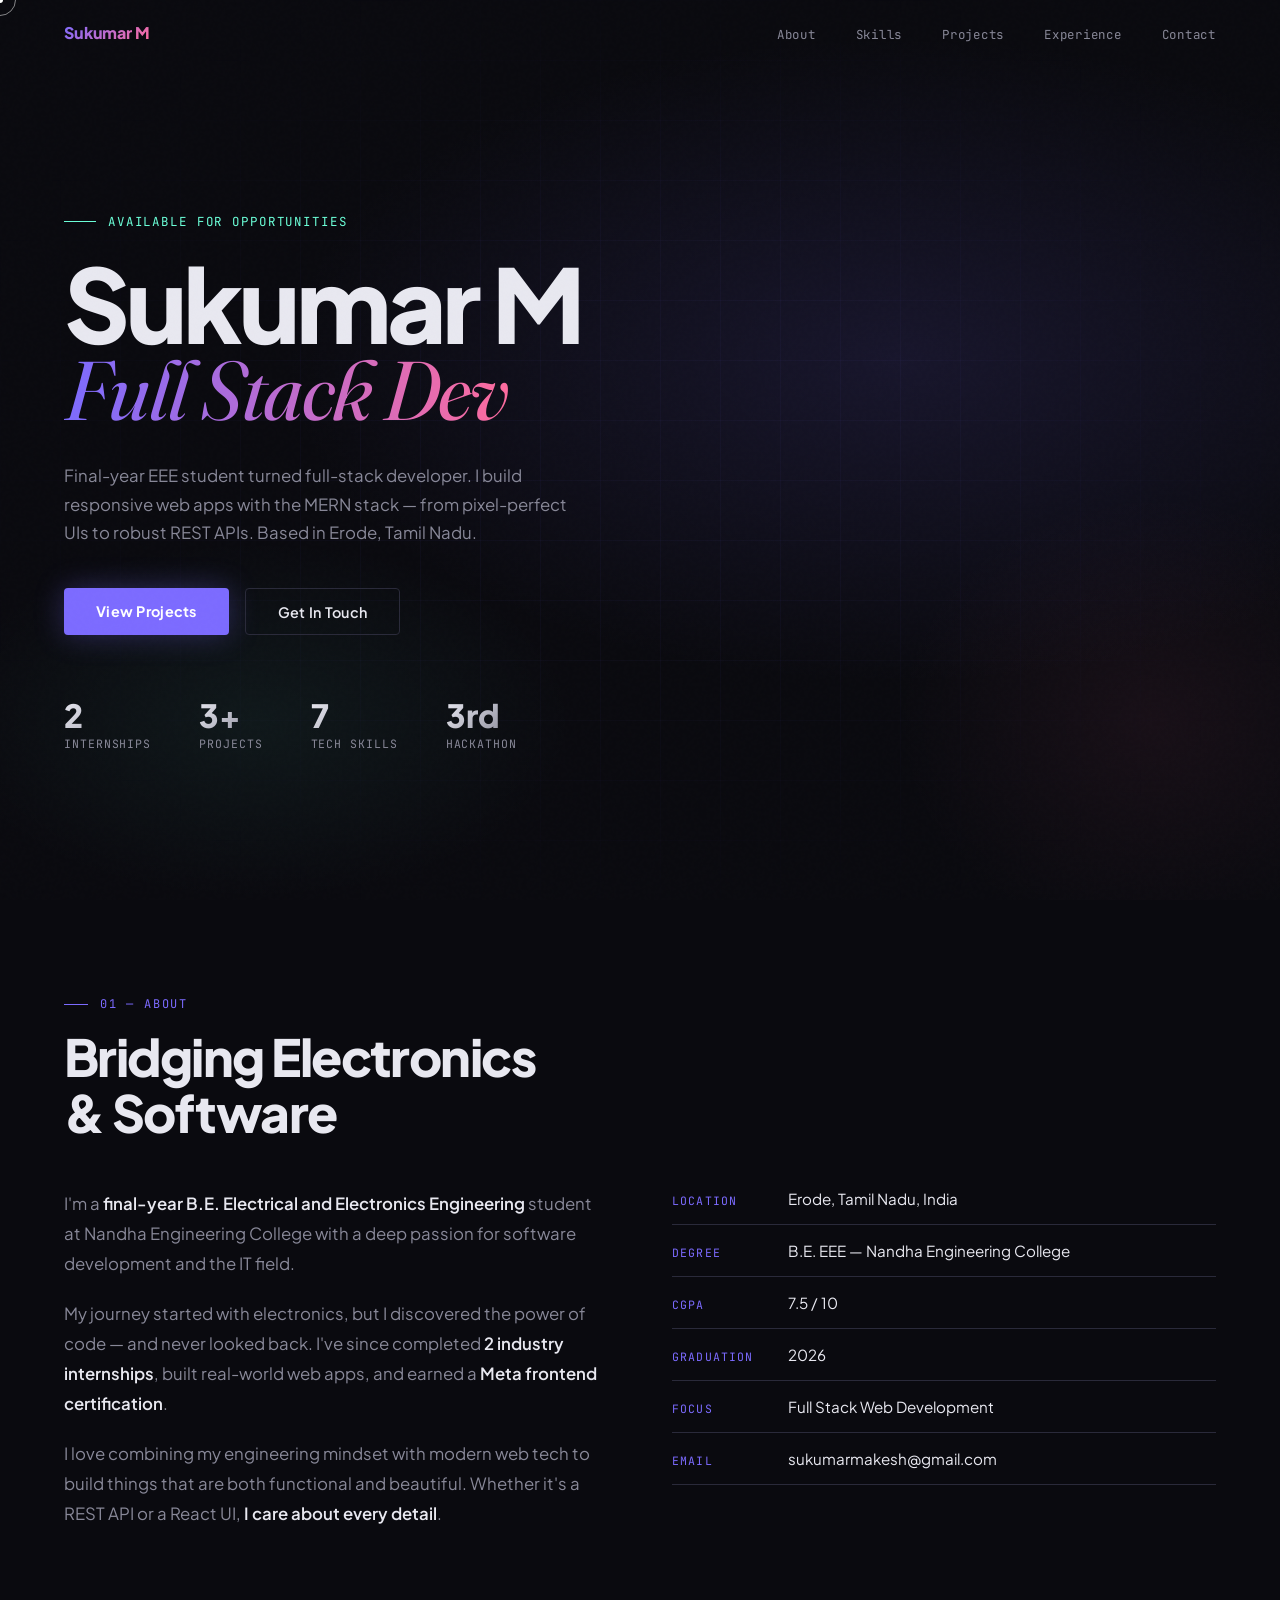
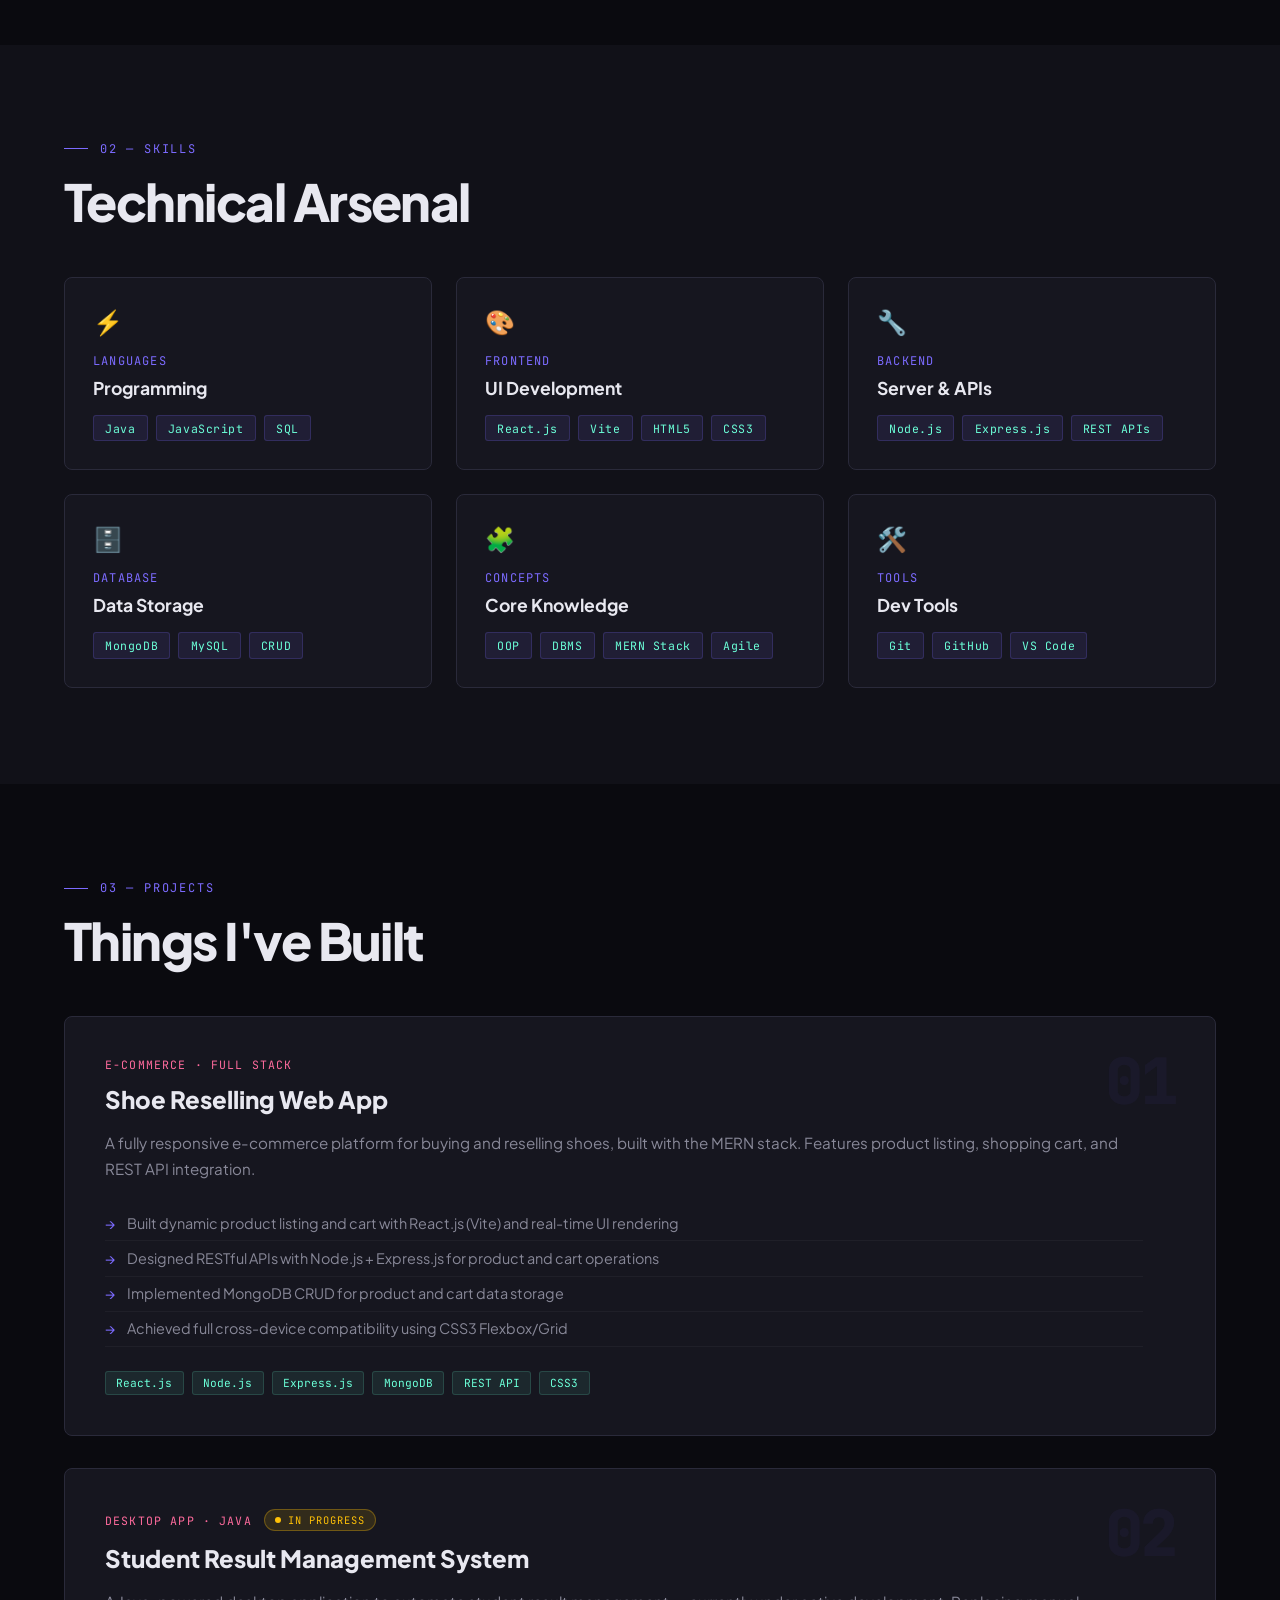
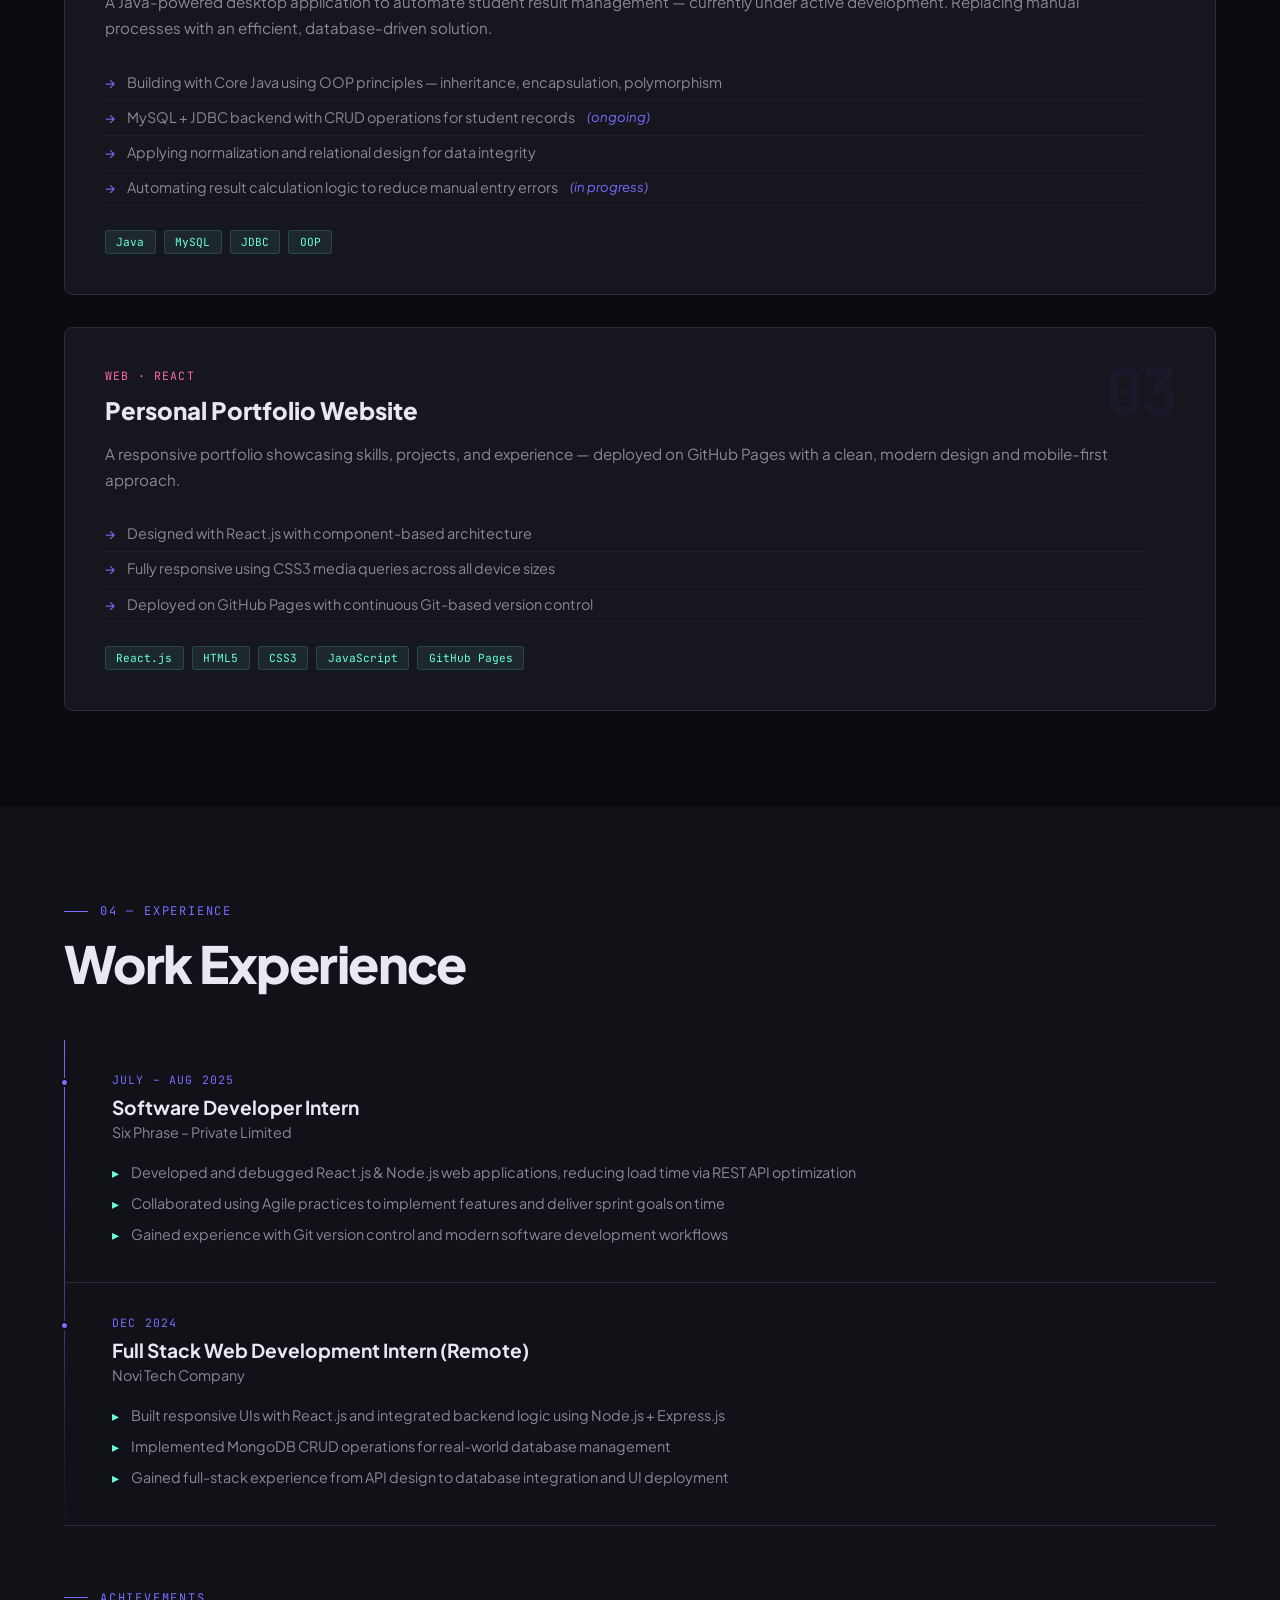
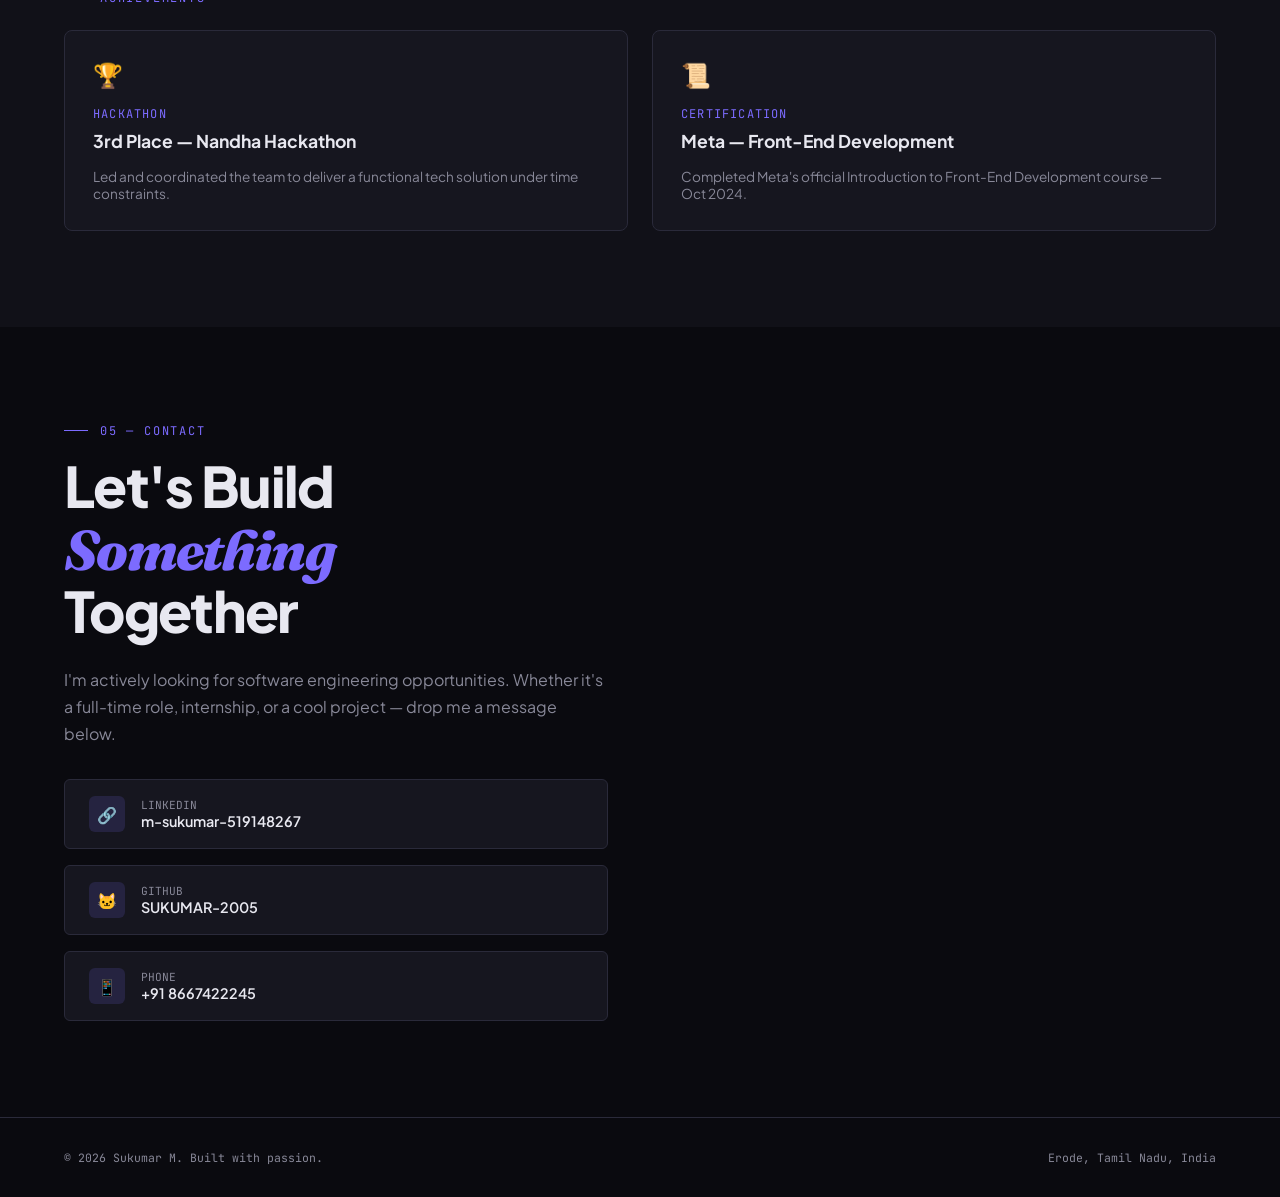
==== index.html @ 35ba9d52 "Initial commit" ====
<!DOCTYPE html>
<html lang="en">
<head>
  <meta charset="UTF-8" />
  <meta name="viewport" content="width=device-width, initial-scale=1.0"/>
  <title>Sukumar M — Full Stack Developer</title>
  <link href="https://fonts.googleapis.com/css2?family=Plus+Jakarta+Sans:ital,wght@0,400;0,500;0,600;0,700;0,800;1,400&family=JetBrains+Mono:wght@300;400;500&family=Fraunces:ital,opsz,wght@0,9..144,600;0,9..144,700;1,9..144,300;1,9..144,500&display=swap" rel="stylesheet"/>
  <style>
    *, *::before, *::after { box-sizing: border-box; margin: 0; padding: 0; }

    :root {
      --bg: #0a0a0f;
      --surface: #111118;
      --card: #16161f;
      --border: #2a2a3a;
      --accent: #7c6bff;
      --accent2: #ff6b9d;
      --accent3: #6bffd8;
      --text: #e8e8f0;
      --muted: #888898;
      --font-display: 'Plus Jakarta Sans', sans-serif;
      --font-mono: 'JetBrains Mono', monospace;
      --font-serif: 'Fraunces', serif;
    }

    html { scroll-behavior: smooth; }

    body {
      background: var(--bg);
      color: var(--text);
      font-family: var(--font-display);
      overflow-x: hidden;
      cursor: none;
    }

    /* Professional cursor */
    body { cursor: none; }
    .cursor-dot {
      width: 6px; height: 6px;
      background: #fff;
      border-radius: 50%;
      position: fixed; top: 0; left: 0;
      pointer-events: none; z-index: 9999;
      transform: translate(-50%, -50%);
      transition: opacity 0.2s;
    }
    .cursor-outline {
      width: 32px; height: 32px;
      border: 1.5px solid rgba(255,255,255,0.5);
      border-radius: 50%;
      position: fixed; top: 0; left: 0;
      pointer-events: none; z-index: 9998;
      transform: translate(-50%, -50%);
      transition: width 0.25s ease, height 0.25s ease, border-color 0.25s ease, background 0.25s ease;
    }
    .cursor-outline.hovering {
      width: 48px; height: 48px;
      border-color: var(--accent);
      background: rgba(124,107,255,0.08);
    }
    .cursor-outline.clicking {
      width: 24px; height: 24px;
      background: rgba(124,107,255,0.2);
    }

    /* Noise overlay */
    body::before {
      content: '';
      position: fixed; inset: 0;
      background-image: url("data:image/svg+xml,%3Csvg viewBox='0 0 256 256' xmlns='http://www.w3.org/2000/svg'%3E%3Cfilter id='noise'%3E%3CfeTurbulence type='fractalNoise' baseFrequency='0.9' numOctaves='4' stitchTiles='stitch'/%3E%3C/filter%3E%3Crect width='100%25' height='100%25' filter='url(%23noise)' opacity='0.03'/%3E%3C/svg%3E");
      pointer-events: none; z-index: 1000; opacity: 0.4;
    }

    /* NAV */
    nav {
      position: fixed; top: 0; left: 0; right: 0; z-index: 100;
      padding: 1.4rem 4rem;
      display: flex; justify-content: space-between; align-items: center;
      transition: background 0.3s, padding 0.3s, box-shadow 0.3s;
    }
    nav.scrolled {
      background: rgba(10,10,15,0.96);
      backdrop-filter: blur(16px);
      -webkit-backdrop-filter: blur(16px);
      padding: 0.9rem 4rem;
      box-shadow: 0 1px 0 var(--border);
    }
    .nav-logo {
      font-size: 1rem; font-weight: 800; letter-spacing: -0.01em;
      background: linear-gradient(135deg, var(--accent), var(--accent2));
      -webkit-background-clip: text; -webkit-text-fill-color: transparent;
      white-space: nowrap;
    }
    .nav-links { display: flex; gap: 2.5rem; list-style: none; }
    .nav-links a {
      font-family: var(--font-mono); font-size: 0.78rem; color: var(--muted);
      text-decoration: none; letter-spacing: 0.06em;
      transition: color 0.2s; position: relative; padding-bottom: 2px;
    }
    .nav-links a::after {
      content: ''; position: absolute; bottom: -4px; left: 50%; right: 50%;
      height: 2px; background: var(--accent); border-radius: 2px;
      transition: left 0.25s ease, right 0.25s ease;
    }
    .nav-links a:hover, .nav-links a.active { color: var(--text); }
    .nav-links a:hover::after, .nav-links a.active::after { left: 0; right: 0; }

    /* HERO */
    .hero {
      min-height: 100vh;
      display: flex; flex-direction: column; justify-content: center;
      padding: 8rem 4rem 4rem;
      position: relative; overflow: hidden;
    }
    .hero-bg {
      position: absolute; inset: 0; z-index: 0;
      background:
        radial-gradient(ellipse 80% 60% at 70% 40%, rgba(124,107,255,0.12) 0%, transparent 60%),
        radial-gradient(ellipse 50% 40% at 20% 80%, rgba(107,255,216,0.06) 0%, transparent 50%),
        radial-gradient(ellipse 40% 50% at 90% 80%, rgba(255,107,157,0.06) 0%, transparent 50%);
    }
    .hero-grid {
      position: absolute; inset: 0;
      background-image: linear-gradient(rgba(124,107,255,0.04) 1px, transparent 1px),
                        linear-gradient(90deg, rgba(124,107,255,0.04) 1px, transparent 1px);
      background-size: 60px 60px;
      mask-image: radial-gradient(ellipse at center, black 30%, transparent 80%);
    }
    .hero-content { position: relative; z-index: 1; max-width: 900px; }
    .hero-tag {
      font-family: var(--font-mono); font-size: 0.78rem;
      color: var(--accent3); letter-spacing: 0.15em;
      margin-bottom: 1.5rem;
      display: flex; align-items: center; gap: 0.75rem;
      opacity: 0; animation: fadeUp 0.6s 0.2s forwards;
    }
    .hero-tag::before {
      content: ''; display: block;
      width: 32px; height: 1px; background: var(--accent3);
    }
    h1 {
      font-size: clamp(3.5rem, 8vw, 7rem);
      font-weight: 800; line-height: 0.95;
      letter-spacing: -0.04em; margin-bottom: 0.2em;
      opacity: 0; animation: fadeUp 0.7s 0.35s forwards;
    }
    .h1-name { display: block; }
    .h1-role {
      display: block;
      font-family: var(--font-serif); font-style: italic;
      font-weight: 400; font-size: clamp(3rem, 6.5vw, 6rem);
      background: linear-gradient(90deg, var(--accent), var(--accent2) 50%, var(--accent3));
      -webkit-background-clip: text; -webkit-text-fill-color: transparent;
      letter-spacing: -0.02em;
    }
    .hero-desc {
      max-width: 520px; margin-top: 2rem;
      font-size: 1.05rem; line-height: 1.7;
      color: var(--muted); font-weight: 400;
      opacity: 0; animation: fadeUp 0.7s 0.5s forwards;
    }
    .hero-ctas {
      display: flex; gap: 1rem; margin-top: 2.5rem; flex-wrap: wrap;
      opacity: 0; animation: fadeUp 0.7s 0.65s forwards;
    }
    .btn-primary {
      padding: 0.85rem 2rem; background: var(--accent);
      color: #fff; border: none; border-radius: 4px;
      font-family: var(--font-display); font-size: 0.9rem; font-weight: 700;
      cursor: none; text-decoration: none; letter-spacing: 0.02em;
      transition: transform 0.2s, box-shadow 0.2s;
      box-shadow: 0 0 30px rgba(124,107,255,0.3);
    }
    .btn-primary:hover { transform: translateY(-2px); box-shadow: 0 0 50px rgba(124,107,255,0.5); }
    .btn-outline {
      padding: 0.85rem 2rem; background: transparent;
      color: var(--text); border: 1px solid var(--border);
      border-radius: 4px; font-family: var(--font-display);
      font-size: 0.9rem; font-weight: 600; cursor: none;
      text-decoration: none; letter-spacing: 0.02em;
      transition: border-color 0.2s, color 0.2s;
    }
    .btn-outline:hover { border-color: var(--accent); color: var(--accent); }

    .hero-stats {
      display: flex; gap: 3rem; margin-top: 4rem;
      opacity: 0; animation: fadeUp 0.7s 0.8s forwards;
    }
    .stat-num {
      font-size: 2rem; font-weight: 800; line-height: 1;
      background: linear-gradient(135deg, var(--text), var(--muted));
      -webkit-background-clip: text; -webkit-text-fill-color: transparent;
    }
    .stat-label {
      font-family: var(--font-mono); font-size: 0.72rem;
      color: var(--muted); letter-spacing: 0.08em; margin-top: 0.3rem;
    }

    /* SECTIONS */
    section { padding: 6rem 4rem; position: relative; }
    .section-tag {
      font-family: var(--font-mono); font-size: 0.75rem;
      color: var(--accent); letter-spacing: 0.15em;
      margin-bottom: 1rem; display: flex; align-items: center; gap: 0.75rem;
    }
    .section-tag::before {
      content: ''; width: 24px; height: 1px; background: var(--accent);
    }
    .section-title {
      font-size: clamp(2rem, 4vw, 3.2rem);
      font-weight: 800; letter-spacing: -0.03em;
      line-height: 1.1; margin-bottom: 3rem;
    }

    /* ABOUT */
    .about-grid {
      display: grid; grid-template-columns: 1fr 1fr; gap: 4rem; align-items: start;
    }
    .about-text p {
      font-size: 1.05rem; line-height: 1.8; color: var(--muted);
      margin-bottom: 1.2rem;
    }
    .about-text p span { color: var(--text); font-weight: 600; }
    .about-details { display: flex; flex-direction: column; gap: 1rem; }
    .detail-row {
      display: flex; gap: 1rem; align-items: baseline;
      padding-bottom: 1rem; border-bottom: 1px solid var(--border);
    }
    .detail-key {
      font-family: var(--font-mono); font-size: 0.72rem;
      color: var(--accent); letter-spacing: 0.1em; min-width: 100px;
    }
    .detail-val { font-size: 0.95rem; color: var(--text); }

    /* SKILLS */
    .skills-grid {
      display: grid; grid-template-columns: repeat(auto-fit, minmax(280px, 1fr)); gap: 1.5rem;
    }
    .skill-card {
      background: var(--card); border: 1px solid var(--border);
      border-radius: 8px; padding: 1.75rem;
      transition: border-color 0.2s, transform 0.2s;
      position: relative; overflow: hidden;
    }
    .skill-card::before {
      content: ''; position: absolute; top: 0; left: 0; right: 0; height: 2px;
      background: linear-gradient(90deg, var(--accent), var(--accent2));
      transform: scaleX(0); transform-origin: left;
      transition: transform 0.3s;
    }
    .skill-card:hover { border-color: var(--accent); transform: translateY(-3px); }
    .skill-card:hover::before { transform: scaleX(1); }
    .skill-icon { font-size: 1.5rem; margin-bottom: 1rem; }
    .skill-cat {
      font-size: 0.75rem; font-family: var(--font-mono);
      color: var(--accent); letter-spacing: 0.1em; margin-bottom: 0.5rem;
    }
    .skill-name { font-size: 1.1rem; font-weight: 700; margin-bottom: 1rem; }
    .skill-tags { display: flex; flex-wrap: wrap; gap: 0.5rem; }
    .tag {
      font-family: var(--font-mono); font-size: 0.72rem;
      padding: 0.3rem 0.7rem; background: rgba(124,107,255,0.1);
      border: 1px solid rgba(124,107,255,0.2); border-radius: 3px;
      color: var(--accent3); letter-spacing: 0.05em;
    }

    /* PROJECTS */
    .projects-list { display: flex; flex-direction: column; gap: 2rem; }
    .project-card {
      background: var(--card); border: 1px solid var(--border);
      border-radius: 8px; padding: 2.5rem;
      display: grid; grid-template-columns: 1fr auto;
      gap: 2rem; align-items: start;
      transition: border-color 0.2s, box-shadow 0.2s;
      position: relative; overflow: hidden;
    }
    .project-card:hover {
      border-color: var(--accent);
      box-shadow: 0 0 40px rgba(124,107,255,0.08);
    }
    .project-num {
      position: absolute; top: 2rem; right: 2.5rem;
      font-family: var(--font-mono); font-size: 4rem; font-weight: 800;
      color: rgba(124,107,255,0.05); line-height: 1; letter-spacing: -0.05em;
      pointer-events: none;
    }
    .project-tag {
      font-family: var(--font-mono); font-size: 0.72rem;
      color: var(--accent2); letter-spacing: 0.1em; margin-bottom: 0.75rem;
    }
    .project-title { font-size: 1.5rem; font-weight: 800; margin-bottom: 1rem; }
    .project-desc { color: var(--muted); line-height: 1.7; margin-bottom: 1.5rem; font-size: 0.95rem; }
    .project-stack { display: flex; flex-wrap: wrap; gap: 0.5rem; }
    .stack-tag {
      font-family: var(--font-mono); font-size: 0.7rem;
      padding: 0.25rem 0.65rem; background: rgba(107,255,216,0.08);
      border: 1px solid rgba(107,255,216,0.15); border-radius: 3px;
      color: var(--accent3);
    }
    .project-bullets { list-style: none; margin-bottom: 1.5rem; }
    .project-bullets li {
      font-size: 0.9rem; color: var(--muted); line-height: 1.6;
      padding: 0.35rem 0; border-bottom: 1px solid rgba(255,255,255,0.04);
      display: flex; gap: 0.75rem;
    }
    .project-bullets li::before { content: '→'; color: var(--accent); flex-shrink: 0; }

    /* EXPERIENCE */
    .exp-list { display: flex; flex-direction: column; gap: 0; position: relative; }
    .exp-list::before {
      content: ''; position: absolute; left: 0; top: 0; bottom: 0;
      width: 1px; background: linear-gradient(to bottom, var(--accent), transparent);
    }
    .exp-item {
      padding: 2rem 0 2rem 3rem; position: relative;
      border-bottom: 1px solid var(--border);
    }
    .exp-item::before {
      content: ''; position: absolute; left: -4px; top: 2.4rem;
      width: 9px; height: 9px; background: var(--accent);
      border-radius: 50%; border: 2px solid var(--bg);
    }
    .exp-period {
      font-family: var(--font-mono); font-size: 0.72rem;
      color: var(--accent); letter-spacing: 0.1em; margin-bottom: 0.5rem;
    }
    .exp-role { font-size: 1.2rem; font-weight: 700; margin-bottom: 0.25rem; }
    .exp-company { color: var(--muted); font-size: 0.9rem; margin-bottom: 1rem; }
    .exp-bullets { list-style: none; }
    .exp-bullets li {
      font-size: 0.9rem; color: var(--muted); line-height: 1.6;
      padding: 0.25rem 0; display: flex; gap: 0.75rem;
    }
    .exp-bullets li::before { content: '▸'; color: var(--accent3); flex-shrink: 0; }

    /* EDUCATION */
    .edu-grid { display: grid; grid-template-columns: repeat(auto-fit, minmax(260px, 1fr)); gap: 1.5rem; }
    .edu-card {
      background: var(--card); border: 1px solid var(--border);
      border-radius: 8px; padding: 2rem;
      transition: border-color 0.2s;
    }
    .edu-card:hover { border-color: var(--accent2); }
    .edu-degree { font-size: 1rem; font-weight: 700; margin-bottom: 0.4rem; }
    .edu-school { font-size: 0.85rem; color: var(--muted); margin-bottom: 1rem; }
    .edu-meta { display: flex; justify-content: space-between; }
    .edu-score {
      font-family: var(--font-mono); font-size: 0.78rem;
      color: var(--accent3);
    }
    .edu-year {
      font-family: var(--font-mono); font-size: 0.72rem; color: var(--muted);
    }

    /* CONTACT */
    .contact-inner {
      display: grid; grid-template-columns: 1fr 1fr; gap: 4rem; align-items: center;
    }
    .contact-text h2 { font-size: clamp(2rem, 5vw, 3.5rem); font-weight: 800; line-height: 1.1; letter-spacing: -0.03em; margin-bottom: 1.5rem; }
    .contact-text p { color: var(--muted); line-height: 1.7; margin-bottom: 2rem; }
    .contact-links { display: flex; flex-direction: column; gap: 1rem; }
    .contact-link {
      display: flex; align-items: center; gap: 1rem;
      padding: 1rem 1.5rem; background: var(--card);
      border: 1px solid var(--border); border-radius: 6px;
      text-decoration: none; color: var(--text);
      transition: border-color 0.2s, transform 0.2s, background 0.2s;
      font-size: 0.9rem;
    }
    .contact-link:hover { border-color: var(--accent); transform: translateX(6px); background: rgba(124,107,255,0.06); }
    .contact-link-icon {
      width: 36px; height: 36px; border-radius: 6px;
      background: rgba(124,107,255,0.15); display: flex;
      align-items: center; justify-content: center;
      font-size: 1rem; flex-shrink: 0;
    }
    .contact-link-label { font-family: var(--font-mono); font-size: 0.7rem; color: var(--muted); }
    .contact-link-val { font-weight: 600; }

    /* FOOTER */
    footer {
      padding: 2rem 4rem; border-top: 1px solid var(--border);
      display: flex; justify-content: space-between; align-items: center;
    }
    footer p { font-family: var(--font-mono); font-size: 0.72rem; color: var(--muted); }

    /* ANIMATIONS */
    @keyframes fadeUp {
      from { opacity: 0; transform: translateY(24px); }
      to   { opacity: 1; transform: translateY(0); }
    }
    @keyframes pulse {
      0%, 100% { opacity: 1; transform: scale(1); }
      50% { opacity: 0.4; transform: scale(0.7); }
    }
    .reveal {
      opacity: 0; transform: translateY(30px);
      transition: opacity 0.7s ease, transform 0.7s ease;
    }
    .reveal.visible { opacity: 1; transform: translateY(0); }

    /* EMAIL FORM */
    .email-form { display: flex; flex-direction: column; gap: 1rem; margin-top: 2rem; }
    .form-row { display: grid; grid-template-columns: 1fr 1fr; gap: 1rem; }
    .form-group { display: flex; flex-direction: column; gap: 0.4rem; }
    .form-group label {
      font-family: var(--font-mono); font-size: 0.7rem;
      color: var(--accent); letter-spacing: 0.1em;
    }
    .form-group input, .form-group textarea {
      background: var(--card); border: 1px solid var(--border);
      border-radius: 6px; padding: 0.85rem 1rem;
      color: var(--text); font-family: var(--font-display);
      font-size: 0.9rem; outline: none; resize: none;
      transition: border-color 0.2s, box-shadow 0.2s;
    }
    .form-group input:focus, .form-group textarea:focus {
      border-color: var(--accent);
      box-shadow: 0 0 0 3px rgba(124,107,255,0.12);
    }
    .form-group input::placeholder, .form-group textarea::placeholder { color: var(--muted); }
    .form-submit {
      display: flex; align-items: center; gap: 0.75rem;
      padding: 0.9rem 2rem; background: var(--accent);
      color: #fff; border: none; border-radius: 6px;
      font-family: var(--font-display); font-size: 0.9rem; font-weight: 700;
      cursor: none; letter-spacing: 0.02em; align-self: flex-start;
      transition: transform 0.2s, box-shadow 0.2s, background 0.2s;
      box-shadow: 0 0 30px rgba(124,107,255,0.25);
    }
    .form-submit:hover { transform: translateY(-2px); box-shadow: 0 0 50px rgba(124,107,255,0.4); }
    .form-submit:disabled { opacity: 0.6; transform: none; }
    .form-status {
      font-family: var(--font-mono); font-size: 0.78rem;
      padding: 0.75rem 1rem; border-radius: 6px; display: none;
    }
    .form-status.success {
      display: block; background: rgba(107,255,216,0.1);
      border: 1px solid rgba(107,255,216,0.3); color: var(--accent3);
    }
    .form-status.error {
      display: block; background: rgba(255,107,107,0.1);
      border: 1px solid rgba(255,107,107,0.3); color: #ff6b6b;
    }

    /* SCROLLBAR */
    ::-webkit-scrollbar { width: 4px; }
    ::-webkit-scrollbar-track { background: var(--bg); }
    ::-webkit-scrollbar-thumb { background: var(--accent); border-radius: 2px; }

    @media (max-width: 768px) {
      nav { padding: 1.2rem 1.5rem; }
      .nav-links { display: none; }
      section { padding: 4rem 1.5rem; }
      .hero { padding: 7rem 1.5rem 3rem; }
      .about-grid, .contact-inner { grid-template-columns: 1fr; gap: 2rem; }
      .project-card { grid-template-columns: 1fr; }
      .hero-stats { gap: 2rem; }
      footer { flex-direction: column; gap: 0.5rem; text-align: center; }
    }
  </style>
</head>
<body>

  <div class="cursor-dot" id="cursorDot"></div>
  <div class="cursor-outline" id="cursorOutline"></div>

  <!-- NAV -->
  <nav>
    <div class="nav-logo">Sukumar M</div>
    <ul class="nav-links">
      <li><a href="#about">About</a></li>
      <li><a href="#skills">Skills</a></li>
      <li><a href="#projects">Projects</a></li>
      <li><a href="#experience">Experience</a></li>
      <li><a href="#contact">Contact</a></li>
    </ul>
  </nav>

  <!-- HERO -->
  <section class="hero">
    <div class="hero-bg"></div>
    <div class="hero-grid"></div>
    <div class="hero-content">
      <div class="hero-tag">AVAILABLE FOR OPPORTUNITIES</div>
      <h1>
        <span class="h1-name">Sukumar M</span>
        <span class="h1-role">Full Stack Dev</span>
      </h1>
      <p class="hero-desc">
        Final-year EEE student turned full-stack developer. I build responsive web apps with the MERN stack — from pixel-perfect UIs to robust REST APIs. Based in Erode, Tamil Nadu.
      </p>
      <div class="hero-ctas">
        <a href="#projects" class="btn-primary">View Projects</a>
        <a href="#contact" class="btn-outline">Get In Touch</a>
      </div>
      <div class="hero-stats">
        <div>
          <div class="stat-num">2</div>
          <div class="stat-label">INTERNSHIPS</div>
        </div>
        <div>
          <div class="stat-num">3+</div>
          <div class="stat-label">PROJECTS</div>
        </div>
        <div>
          <div class="stat-num">7</div>
          <div class="stat-label">TECH SKILLS</div>
        </div>
        <div>
          <div class="stat-num">3rd</div>
          <div class="stat-label">HACKATHON</div>
        </div>
      </div>
    </div>
  </section>

  <!-- ABOUT -->
  <section id="about">
    <div class="section-tag">01 — ABOUT</div>
    <h2 class="section-title reveal">Bridging Electronics<br/>& Software</h2>
    <div class="about-grid">
      <div class="about-text reveal">
        <p>I'm a <span>final-year B.E. Electrical and Electronics Engineering</span> student at Nandha Engineering College with a deep passion for software development and the IT field.</p>
        <p>My journey started with electronics, but I discovered the power of code — and never looked back. I've since completed <span>2 industry internships</span>, built real-world web apps, and earned a <span>Meta frontend certification</span>.</p>
        <p>I love combining my engineering mindset with modern web tech to build things that are both functional and beautiful. Whether it's a REST API or a React UI, <span>I care about every detail</span>.</p>
      </div>
      <div class="about-details reveal">
        <div class="detail-row">
          <span class="detail-key">LOCATION</span>
          <span class="detail-val">Erode, Tamil Nadu, India</span>
        </div>
        <div class="detail-row">
          <span class="detail-key">DEGREE</span>
          <span class="detail-val">B.E. EEE — Nandha Engineering College</span>
        </div>
        <div class="detail-row">
          <span class="detail-key">CGPA</span>
          <span class="detail-val">7.5 / 10</span>
        </div>
        <div class="detail-row">
          <span class="detail-key">GRADUATION</span>
          <span class="detail-val">2026</span>
        </div>
        <div class="detail-row">
          <span class="detail-key">FOCUS</span>
          <span class="detail-val">Full Stack Web Development</span>
        </div>
        <div class="detail-row">
          <span class="detail-key">EMAIL</span>
          <span class="detail-val">sukumarmakesh@gmail.com</span>
        </div>
      </div>
    </div>
  </section>

  <!-- SKILLS -->
  <section id="skills" style="background: var(--surface);">
    <div class="section-tag">02 — SKILLS</div>
    <h2 class="section-title reveal">Technical Arsenal</h2>
    <div class="skills-grid">
      <div class="skill-card reveal">
        <div class="skill-icon">⚡</div>
        <div class="skill-cat">LANGUAGES</div>
        <div class="skill-name">Programming</div>
        <div class="skill-tags">
          <span class="tag">Java</span>
          <span class="tag">JavaScript</span>
          <span class="tag">SQL</span>
        </div>
      </div>
      <div class="skill-card reveal">
        <div class="skill-icon">🎨</div>
        <div class="skill-cat">FRONTEND</div>
        <div class="skill-name">UI Development</div>
        <div class="skill-tags">
          <span class="tag">React.js</span>
          <span class="tag">Vite</span>
          <span class="tag">HTML5</span>
          <span class="tag">CSS3</span>
        </div>
      </div>
      <div class="skill-card reveal">
        <div class="skill-icon">🔧</div>
        <div class="skill-cat">BACKEND</div>
        <div class="skill-name">Server & APIs</div>
        <div class="skill-tags">
          <span class="tag">Node.js</span>
          <span class="tag">Express.js</span>
          <span class="tag">REST APIs</span>
        </div>
      </div>
      <div class="skill-card reveal">
        <div class="skill-icon">🗄️</div>
        <div class="skill-cat">DATABASE</div>
        <div class="skill-name">Data Storage</div>
        <div class="skill-tags">
          <span class="tag">MongoDB</span>
          <span class="tag">MySQL</span>
          <span class="tag">CRUD</span>
        </div>
      </div>
      <div class="skill-card reveal">
        <div class="skill-icon">🧩</div>
        <div class="skill-cat">CONCEPTS</div>
        <div class="skill-name">Core Knowledge</div>
        <div class="skill-tags">
          <span class="tag">OOP</span>
          <span class="tag">DBMS</span>
          <span class="tag">MERN Stack</span>
          <span class="tag">Agile</span>
        </div>
      </div>
      <div class="skill-card reveal">
        <div class="skill-icon">🛠️</div>
        <div class="skill-cat">TOOLS</div>
        <div class="skill-name">Dev Tools</div>
        <div class="skill-tags">
          <span class="tag">Git</span>
          <span class="tag">GitHub</span>
          <span class="tag">VS Code</span>
        </div>
      </div>
    </div>
  </section>

  <!-- PROJECTS -->
  <section id="projects">
    <div class="section-tag">03 — PROJECTS</div>
    <h2 class="section-title reveal">Things I've Built</h2>
    <div class="projects-list">

      <div class="project-card reveal">
        <div>
          <div class="project-tag">E-COMMERCE  ·  FULL STACK</div>
          <div class="project-title">Shoe Reselling Web App</div>
          <p class="project-desc">A fully responsive e-commerce platform for buying and reselling shoes, built with the MERN stack. Features product listing, shopping cart, and REST API integration.</p>
          <ul class="project-bullets">
            <li>Built dynamic product listing and cart with React.js (Vite) and real-time UI rendering</li>
            <li>Designed RESTful APIs with Node.js + Express.js for product and cart operations</li>
            <li>Implemented MongoDB CRUD for product and cart data storage</li>
            <li>Achieved full cross-device compatibility using CSS3 Flexbox/Grid</li>
          </ul>
          <div class="project-stack">
            <span class="stack-tag">React.js</span>
            <span class="stack-tag">Node.js</span>
            <span class="stack-tag">Express.js</span>
            <span class="stack-tag">MongoDB</span>
            <span class="stack-tag">REST API</span>
            <span class="stack-tag">CSS3</span>
          </div>
        </div>
        <div class="project-num">01</div>
      </div>

      <div class="project-card reveal">
        <div>
          <div class="project-tag" style="display:flex;align-items:center;gap:0.75rem;">
            DESKTOP APP  ·  JAVA
            <span style="font-family:var(--font-mono);font-size:0.65rem;letter-spacing:0.1em;padding:0.2rem 0.65rem;border-radius:20px;background:rgba(255,193,7,0.12);border:1px solid rgba(255,193,7,0.3);color:#ffc107;display:inline-flex;align-items:center;gap:0.4rem;">
              <span style="width:6px;height:6px;border-radius:50%;background:#ffc107;display:inline-block;animation:pulse 1.5s infinite;"></span>
              IN PROGRESS
            </span>
          </div>
          <div class="project-title">Student Result Management System</div>
          <p class="project-desc">A Java-powered desktop application to automate student result management — currently under active development. Replacing manual processes with an efficient, database-driven solution.</p>
          <ul class="project-bullets">
            <li>Building with Core Java using OOP principles — inheritance, encapsulation, polymorphism</li>
            <li>MySQL + JDBC backend with CRUD operations for student records <em style="color:var(--accent);font-size:0.82rem;">(ongoing)</em></li>
            <li>Applying normalization and relational design for data integrity</li>
            <li>Automating result calculation logic to reduce manual entry errors <em style="color:var(--accent);font-size:0.82rem;">(in progress)</em></li>
          </ul>
          <div class="project-stack">
            <span class="stack-tag">Java</span>
            <span class="stack-tag">MySQL</span>
            <span class="stack-tag">JDBC</span>
            <span class="stack-tag">OOP</span>
          </div>
        </div>
        <div class="project-num">02</div>
      </div>

      <div class="project-card reveal">
        <div>
          <div class="project-tag">WEB  ·  REACT</div>
          <div class="project-title">Personal Portfolio Website</div>
          <p class="project-desc">A responsive portfolio showcasing skills, projects, and experience — deployed on GitHub Pages with a clean, modern design and mobile-first approach.</p>
          <ul class="project-bullets">
            <li>Designed with React.js with component-based architecture</li>
            <li>Fully responsive using CSS3 media queries across all device sizes</li>
            <li>Deployed on GitHub Pages with continuous Git-based version control</li>
          </ul>
          <div class="project-stack">
            <span class="stack-tag">React.js</span>
            <span class="stack-tag">HTML5</span>
            <span class="stack-tag">CSS3</span>
            <span class="stack-tag">JavaScript</span>
            <span class="stack-tag">GitHub Pages</span>
          </div>
        </div>
        <div class="project-num">03</div>
      </div>

    </div>
  </section>

  <!-- EXPERIENCE -->
  <section id="experience" style="background: var(--surface);">
    <div class="section-tag">04 — EXPERIENCE</div>
    <h2 class="section-title reveal">Work Experience</h2>
    <div class="exp-list">
      <div class="exp-item reveal">
        <div class="exp-period">JULY – AUG 2025</div>
        <div class="exp-role">Software Developer Intern</div>
        <div class="exp-company">Six Phrase – Private Limited</div>
        <ul class="exp-bullets">
          <li>Developed and debugged React.js & Node.js web applications, reducing load time via REST API optimization</li>
          <li>Collaborated using Agile practices to implement features and deliver sprint goals on time</li>
          <li>Gained experience with Git version control and modern software development workflows</li>
        </ul>
      </div>
      <div class="exp-item reveal">
        <div class="exp-period">DEC 2024</div>
        <div class="exp-role">Full Stack Web Development Intern (Remote)</div>
        <div class="exp-company">Novi Tech Company</div>
        <ul class="exp-bullets">
          <li>Built responsive UIs with React.js and integrated backend logic using Node.js + Express.js</li>
          <li>Implemented MongoDB CRUD operations for real-world database management</li>
          <li>Gained full-stack experience from API design to database integration and UI deployment</li>
        </ul>
      </div>
    </div>

    <!-- Achievements -->
    <div style="margin-top: 4rem;">
      <div class="section-tag">ACHIEVEMENTS</div>
      <div style="display: flex; gap: 1.5rem; margin-top: 1.5rem; flex-wrap: wrap;">
        <div class="skill-card reveal" style="flex: 1; min-width: 220px;">
          <div class="skill-icon">🏆</div>
          <div class="skill-cat">HACKATHON</div>
          <div class="skill-name">3rd Place — Nandha Hackathon</div>
          <p style="font-size:0.85rem; color: var(--muted); margin-top:0.5rem;">Led and coordinated the team to deliver a functional tech solution under time constraints.</p>
        </div>
        <div class="skill-card reveal" style="flex: 1; min-width: 220px;">
          <div class="skill-icon">📜</div>
          <div class="skill-cat">CERTIFICATION</div>
          <div class="skill-name">Meta — Front-End Development</div>
          <p style="font-size:0.85rem; color: var(--muted); margin-top:0.5rem;">Completed Meta's official Introduction to Front-End Development course — Oct 2024.</p>
        </div>
      </div>
    </div>
  </section>

  <!-- CONTACT -->
  <section id="contact">
    <div class="contact-inner">
      <div class="contact-text reveal">
        <div class="section-tag">05 — CONTACT</div>
        <h2>Let's Build<br/><em style="font-family: var(--font-serif); color: var(--accent);">Something</em><br/>Together</h2>
        <p>I'm actively looking for software engineering opportunities. Whether it's a full-time role, internship, or a cool project — drop me a message below.</p>
        <div class="contact-links" style="margin-top:1.5rem;">
          <a href="https://www.linkedin.com/in/m-sukumar-519148267" target="_blank" class="contact-link">
            <div class="contact-link-icon">🔗</div>
            <div>
              <div class="contact-link-label">LINKEDIN</div>
              <div class="contact-link-val">m-sukumar-519148267</div>
            </div>
          </a>
          <a href="https://github.com/SUKUMAR-2005" target="_blank" class="contact-link">
            <div class="contact-link-icon">🐱</div>
            <div>
              <div class="contact-link-label">GITHUB</div>
              <div class="contact-link-val">SUKUMAR-2005</div>
            </div>
          </a>
          <a href="tel:8667422245" class="contact-link">
            <div class="contact-link-icon">📱</div>
            <div>
              <div class="contact-link-label">PHONE</div>
              <div class="contact-link-val">+91 8667422245</div>
            </div>
          </a>
        </div>
      </div>
      <div class="reveal">
        <form class="email-form" id="contactForm">
          <div class="form-row">
            <div class="form-group">
              <label for="fname">YOUR NAME</label>
              <input type="text" id="fname" name="name" placeholder="Hey, I'm Sarah 👋" required/>
            </div>
            <div class="form-group">
              <label for="femail">YOUR EMAIL</label>
              <input type="email" id="femail" name="email" placeholder="sarah@company.com" required/>
            </div>
          </div>
          <div class="form-group">
            <label for="fsubject">SUBJECT</label>
            <input type="text" id="fsubject" name="subject" placeholder="We'd love to have you on our team!"/>
          </div>
          <div class="form-group">
            <label for="fmessage">MESSAGE</label>
            <textarea id="fmessage" name="message" rows="6" placeholder="Hi Sukumar! I came across your portfolio and was really impressed by your MERN stack experience. We're building something exciting and think you'd be a great fit..." required></textarea>
          </div>
          <div class="form-status" id="formStatus"></div>
          <button type="submit" class="form-submit" id="submitBtn">
            <span id="btnText">Send Message</span>
            <span id="btnIcon">→</span>
          </button>
        </form>
      </div>
    </div>
  </section>

  <!-- FOOTER -->
  <footer>
    <p>© 2026 Sukumar M. Built with passion.</p>
    <p>Erode, Tamil Nadu, India</p>
  </footer>

  <script>
    // ── PROFESSIONAL CURSOR ──
    const dot = document.getElementById('cursorDot');
    const outline = document.getElementById('cursorOutline');
    let mx = 0, my = 0, ox = 0, oy = 0;

    document.addEventListener('mousemove', e => { mx = e.clientX; my = e.clientY; });
    document.addEventListener('mousedown', () => outline.classList.add('clicking'));
    document.addEventListener('mouseup', () => outline.classList.remove('clicking'));

    (function animCursor() {
      dot.style.left = mx + 'px'; dot.style.top = my + 'px';
      ox += (mx - ox) * 0.1; oy += (my - oy) * 0.1;
      outline.style.left = ox + 'px'; outline.style.top = oy + 'px';
      requestAnimationFrame(animCursor);
    })();

    document.querySelectorAll('a, button, input, textarea').forEach(el => {
      el.addEventListener('mouseenter', () => outline.classList.add('hovering'));
      el.addEventListener('mouseleave', () => outline.classList.remove('hovering'));
    });

    // ── STICKY NAV ON SCROLL ──
    const nav = document.querySelector('nav');
    const navLinks = document.querySelectorAll('.nav-links a');
    const sections = document.querySelectorAll('section[id]');

    window.addEventListener('scroll', () => {
      // Sticky glass effect
      if (window.scrollY > 60) nav.classList.add('scrolled');
      else nav.classList.remove('scrolled');

      // Active section highlight
      let current = '';
      sections.forEach(sec => {
        if (window.scrollY >= sec.offsetTop - 140) current = sec.id;
      });
      navLinks.forEach(a => {
        a.classList.remove('active');
        if (a.getAttribute('href') === '#' + current) a.classList.add('active');
      });
    });

    // ── SCROLL REVEAL ──
    const observer = new IntersectionObserver(entries => {
      entries.forEach((e, i) => {
        if (e.isIntersecting) setTimeout(() => e.target.classList.add('visible'), i * 80);
      });
    }, { threshold: 0.1 });
    document.querySelectorAll('.reveal').forEach(el => observer.observe(el));

    // ── EMAIL FORM via Formspree ──
    // To activate: sign up at formspree.io, create a form, paste your endpoint below
    const FORMSPREE_ENDPOINT = 'https://formspree.io/f/sukumarmakesh@gmail.com';

    const form = document.getElementById('contactForm');
    const status = document.getElementById('formStatus');
    const submitBtn = document.getElementById('submitBtn');
    const btnText = document.getElementById('btnText');
    const btnIcon = document.getElementById('btnIcon');

    form.addEventListener('submit', async (e) => {
      e.preventDefault();
      submitBtn.disabled = true;
      btnText.textContent = 'Sending...';
      btnIcon.textContent = '⏳';
      status.className = 'form-status';
      status.style.display = 'none';

      const data = {
        name: form.name.value,
        email: form.email.value,
        subject: form.subject.value || 'Portfolio Contact',
        message: form.message.value,
      };

      try {
        const res = await fetch(FORMSPREE_ENDPOINT, {
          method: 'POST',
          headers: { 'Content-Type': 'application/json', 'Accept': 'application/json' },
          body: JSON.stringify(data)
        });

        if (res.ok) {
          status.className = 'form-status success';
          status.textContent = '✓ Message sent! I\'ll get back to you within 24 hours.';
          form.reset();
          btnText.textContent = 'Sent!';
          btnIcon.textContent = '✓';
          setTimeout(() => {
            btnText.textContent = 'Send Message';
            btnIcon.textContent = '→';
            submitBtn.disabled = false;
          }, 3000);
        } else {
          throw new Error('Send failed');
        }
      } catch {
        // Fallback: open mailto
        status.className = 'form-status error';
        status.textContent = '⚠ Direct send unavailable. Opening your email client instead...';
        setTimeout(() => {
          const mailto = `mailto:sukumarmakesh@gmail.com?subject=${encodeURIComponent(data.subject)}&body=${encodeURIComponent(`Name: ${data.name}\nEmail: ${data.email}\n\n${data.message}`)}`;
          window.location.href = mailto;
        }, 1200);
        btnText.textContent = 'Send Message';
        btnIcon.textContent = '→';
        submitBtn.disabled = false;
      }
    });
  </script>
</body>
</html>
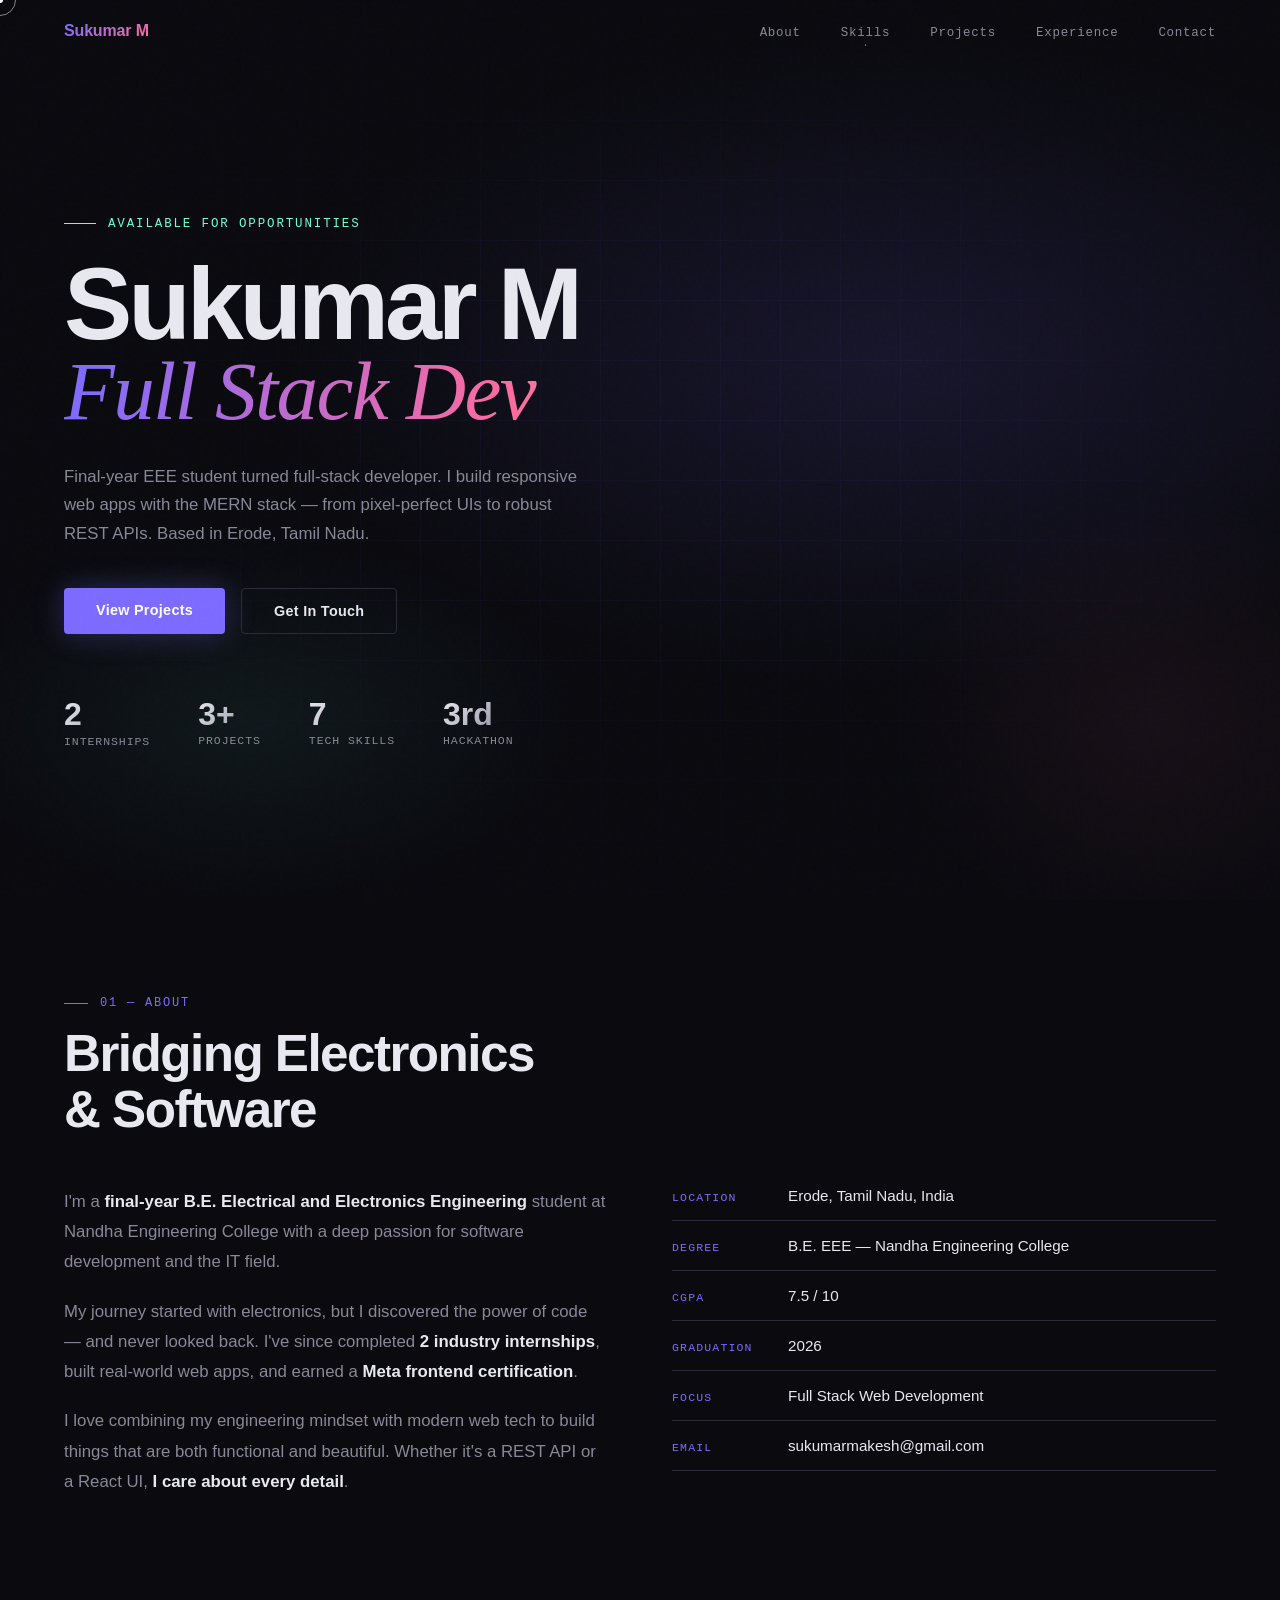
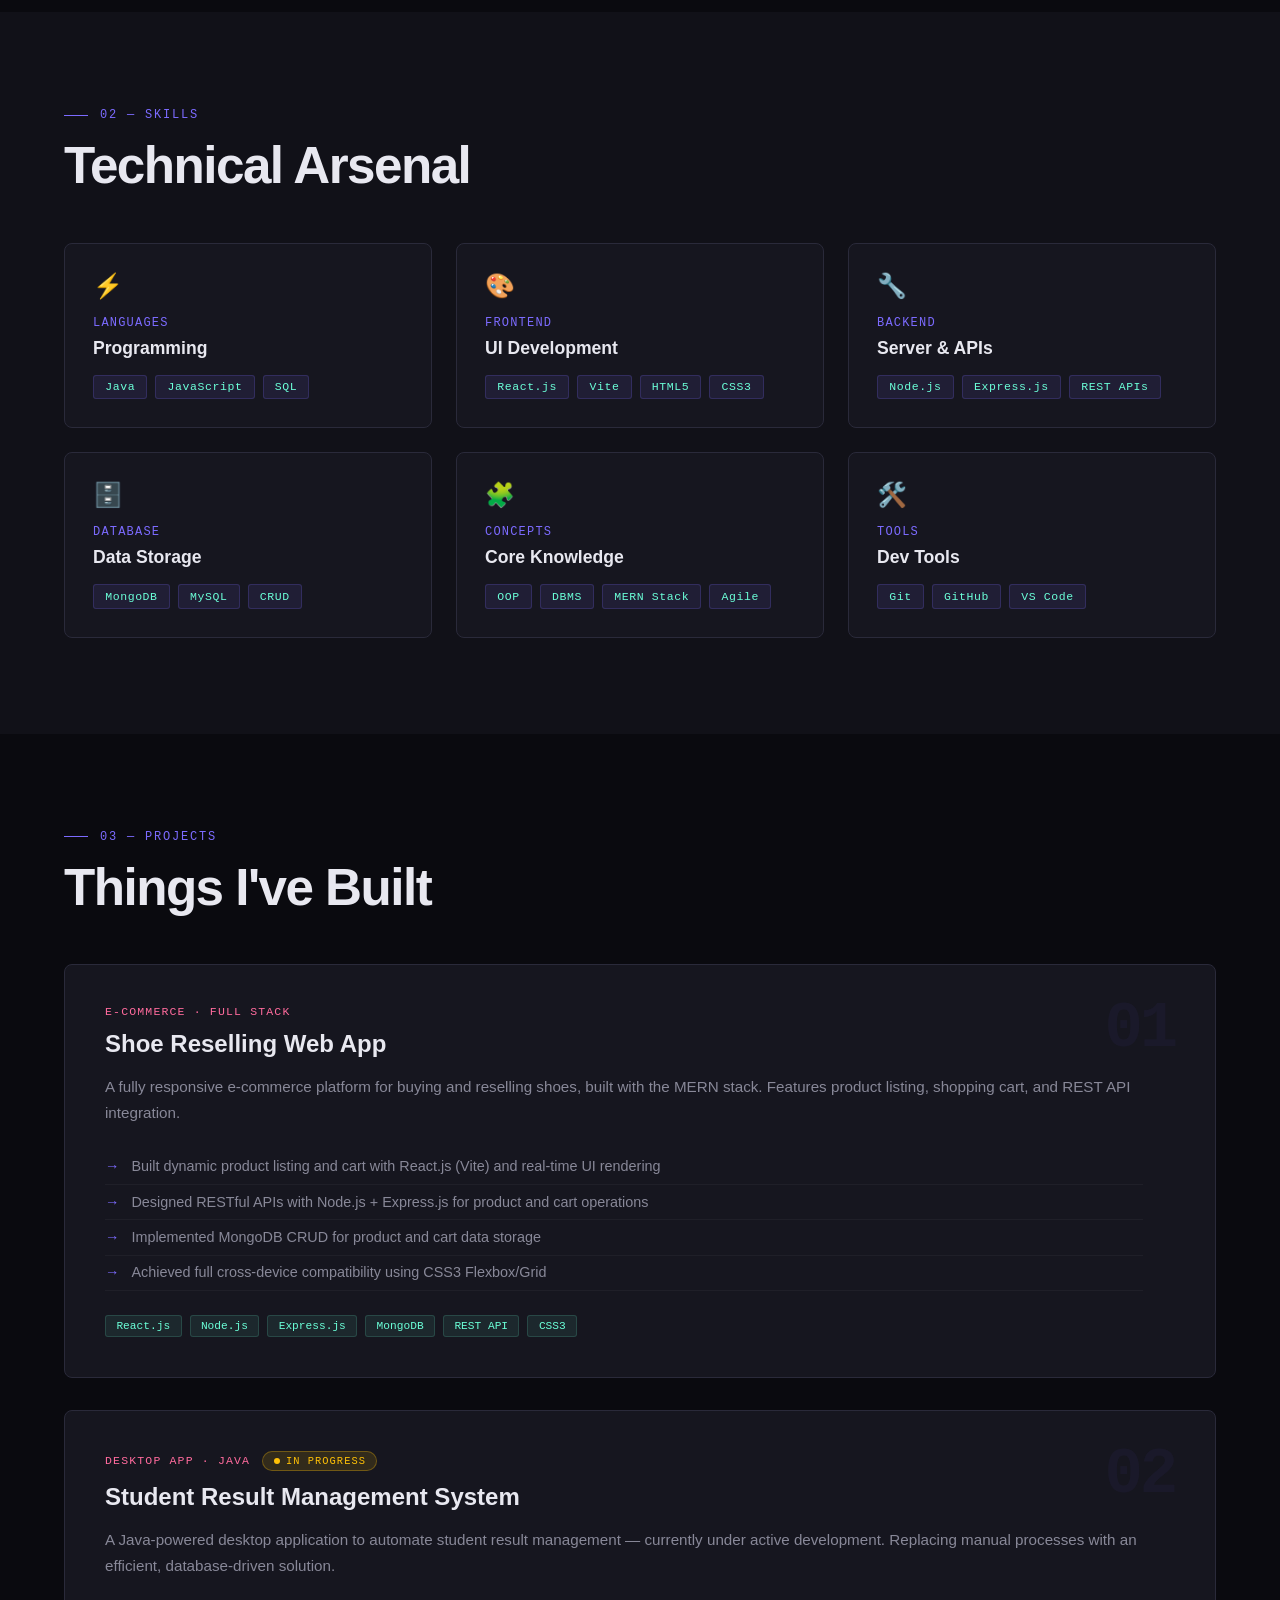
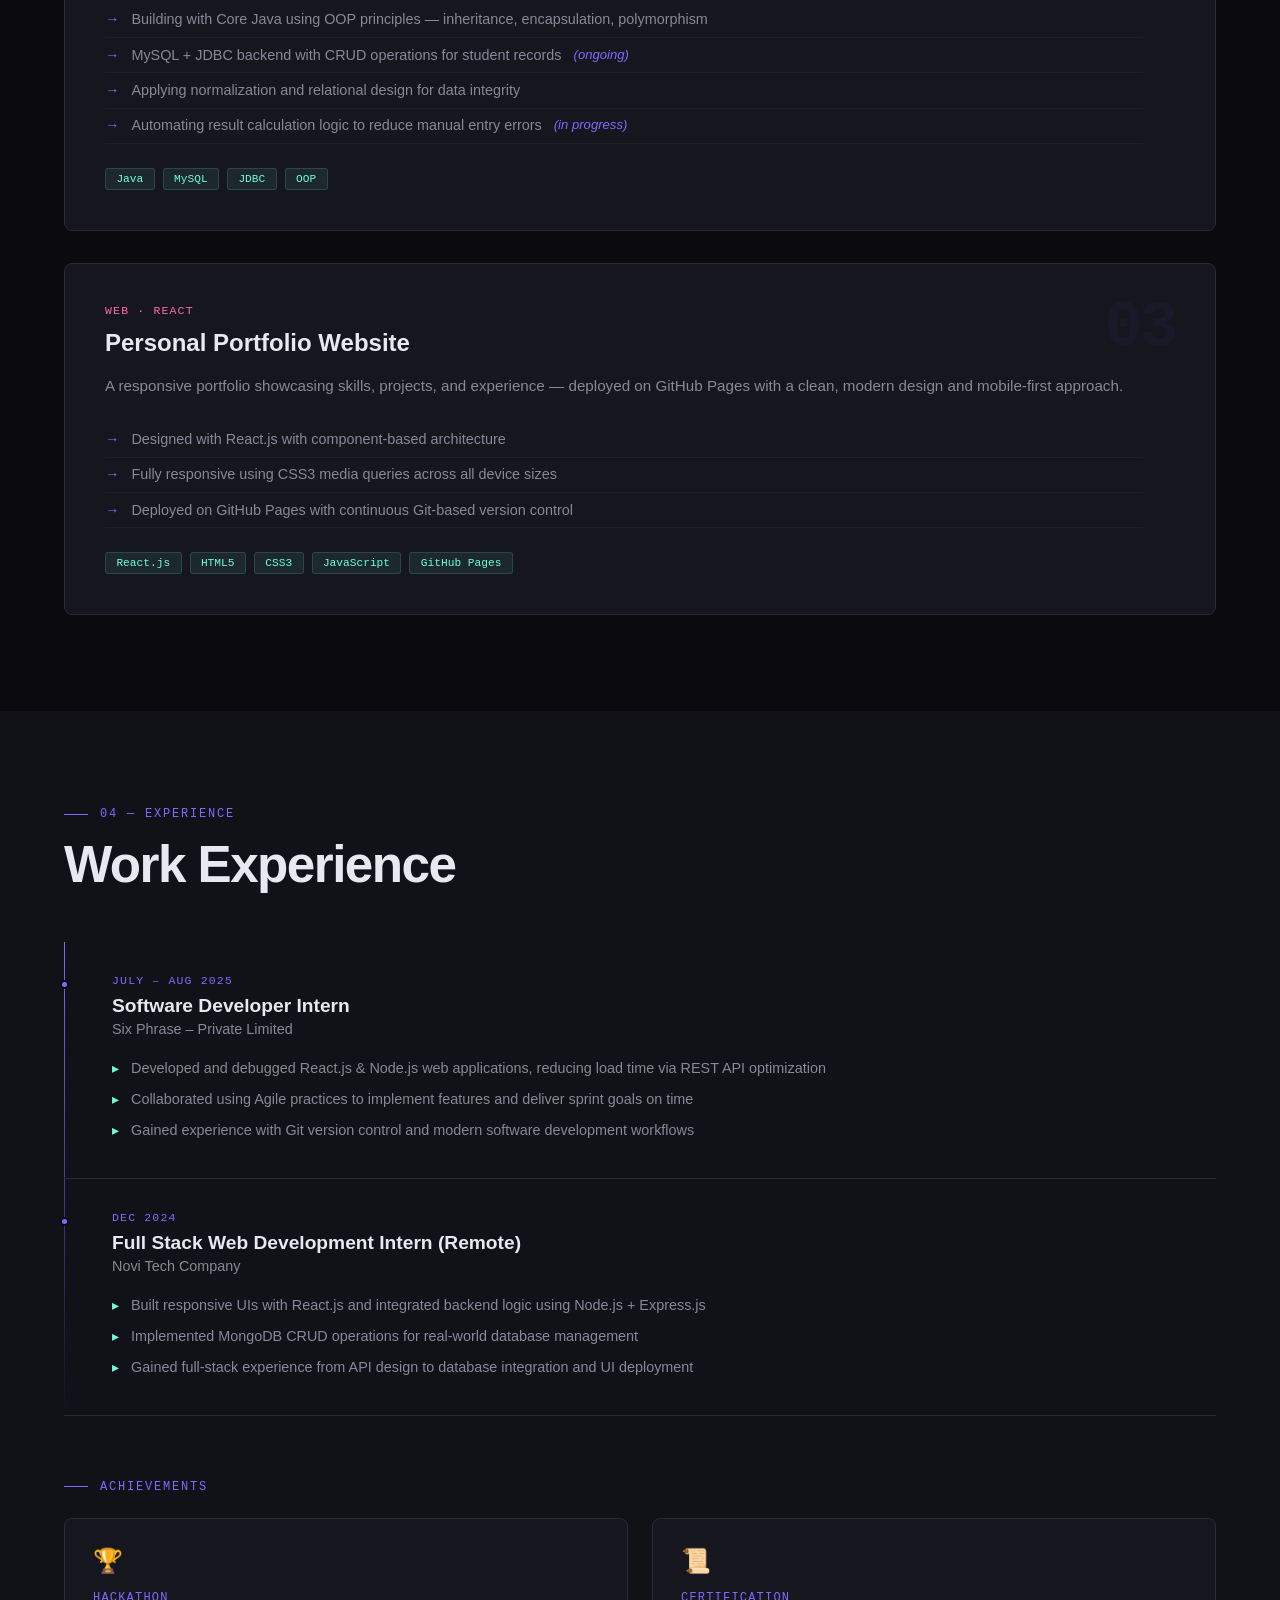
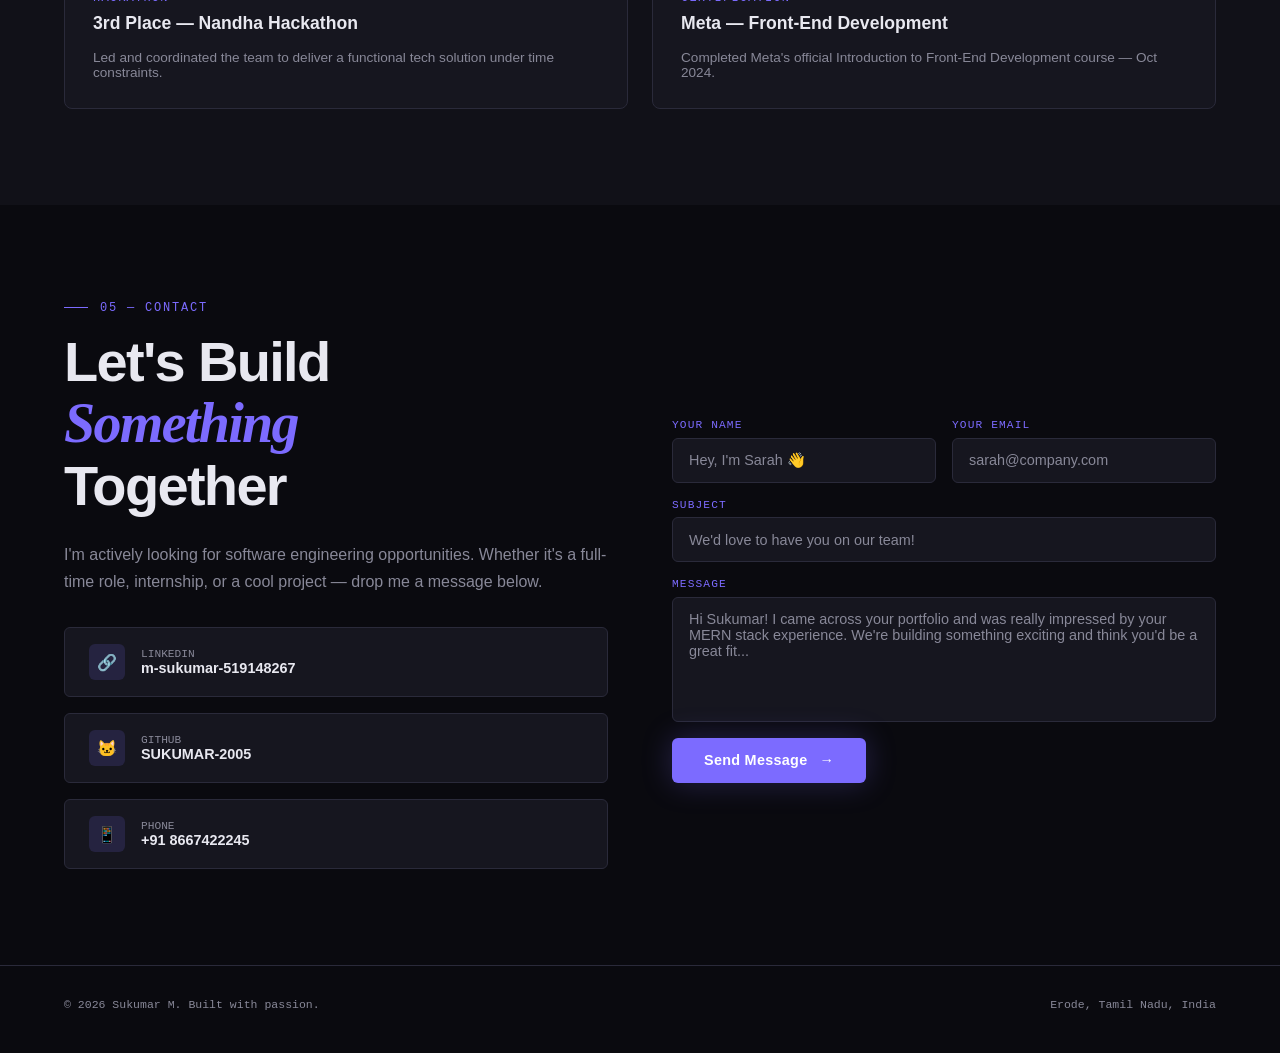
==== commit cf0afac3: "update project cards with live links" ====
--- a/index.html
+++ b/index.html
@@ -4,461 +4,8 @@
   <meta charset="UTF-8" />
   <meta name="viewport" content="width=device-width, initial-scale=1.0"/>
   <title>Sukumar M — Full Stack Developer</title>
-  <link href="https://fonts.googleapis.com/css2?family=Plus+Jakarta+Sans:ital,wght@0,400;0,500;0,600;0,700;0,800;1,400&family=JetBrains+Mono:wght@300;400;500&family=Fraunces:ital,opsz,wght@0,9..144,600;0,9..144,700;1,9..144,300;1,9..144,500&display=swap" rel="stylesheet"/>
-  <style>
-    *, *::before, *::after { box-sizing: border-box; margin: 0; padding: 0; }
-
-    :root {
-      --bg: #0a0a0f;
-      --surface: #111118;
-      --card: #16161f;
-      --border: #2a2a3a;
-      --accent: #7c6bff;
-      --accent2: #ff6b9d;
-      --accent3: #6bffd8;
-      --text: #e8e8f0;
-      --muted: #888898;
-      --font-display: 'Plus Jakarta Sans', sans-serif;
-      --font-mono: 'JetBrains Mono', monospace;
-      --font-serif: 'Fraunces', serif;
-    }
-
-    html { scroll-behavior: smooth; }
-
-    body {
-      background: var(--bg);
-      color: var(--text);
-      font-family: var(--font-display);
-      overflow-x: hidden;
-      cursor: none;
-    }
-
-    /* Professional cursor */
-    body { cursor: none; }
-    .cursor-dot {
-      width: 6px; height: 6px;
-      background: #fff;
-      border-radius: 50%;
-      position: fixed; top: 0; left: 0;
-      pointer-events: none; z-index: 9999;
-      transform: translate(-50%, -50%);
-      transition: opacity 0.2s;
-    }
-    .cursor-outline {
-      width: 32px; height: 32px;
-      border: 1.5px solid rgba(255,255,255,0.5);
-      border-radius: 50%;
-      position: fixed; top: 0; left: 0;
-      pointer-events: none; z-index: 9998;
-      transform: translate(-50%, -50%);
-      transition: width 0.25s ease, height 0.25s ease, border-color 0.25s ease, background 0.25s ease;
-    }
-    .cursor-outline.hovering {
-      width: 48px; height: 48px;
-      border-color: var(--accent);
-      background: rgba(124,107,255,0.08);
-    }
-    .cursor-outline.clicking {
-      width: 24px; height: 24px;
-      background: rgba(124,107,255,0.2);
-    }
-
-    /* Noise overlay */
-    body::before {
-      content: '';
-      position: fixed; inset: 0;
-      background-image: url("data:image/svg+xml,%3Csvg viewBox='0 0 256 256' xmlns='http://www.w3.org/2000/svg'%3E%3Cfilter id='noise'%3E%3CfeTurbulence type='fractalNoise' baseFrequency='0.9' numOctaves='4' stitchTiles='stitch'/%3E%3C/filter%3E%3Crect width='100%25' height='100%25' filter='url(%23noise)' opacity='0.03'/%3E%3C/svg%3E");
-      pointer-events: none; z-index: 1000; opacity: 0.4;
-    }
-
-    /* NAV */
-    nav {
-      position: fixed; top: 0; left: 0; right: 0; z-index: 100;
-      padding: 1.4rem 4rem;
-      display: flex; justify-content: space-between; align-items: center;
-      transition: background 0.3s, padding 0.3s, box-shadow 0.3s;
-    }
-    nav.scrolled {
-      background: rgba(10,10,15,0.96);
-      backdrop-filter: blur(16px);
-      -webkit-backdrop-filter: blur(16px);
-      padding: 0.9rem 4rem;
-      box-shadow: 0 1px 0 var(--border);
-    }
-    .nav-logo {
-      font-size: 1rem; font-weight: 800; letter-spacing: -0.01em;
-      background: linear-gradient(135deg, var(--accent), var(--accent2));
-      -webkit-background-clip: text; -webkit-text-fill-color: transparent;
-      white-space: nowrap;
-    }
-    .nav-links { display: flex; gap: 2.5rem; list-style: none; }
-    .nav-links a {
-      font-family: var(--font-mono); font-size: 0.78rem; color: var(--muted);
-      text-decoration: none; letter-spacing: 0.06em;
-      transition: color 0.2s; position: relative; padding-bottom: 2px;
-    }
-    .nav-links a::after {
-      content: ''; position: absolute; bottom: -4px; left: 50%; right: 50%;
-      height: 2px; background: var(--accent); border-radius: 2px;
-      transition: left 0.25s ease, right 0.25s ease;
-    }
-    .nav-links a:hover, .nav-links a.active { color: var(--text); }
-    .nav-links a:hover::after, .nav-links a.active::after { left: 0; right: 0; }
-
-    /* HERO */
-    .hero {
-      min-height: 100vh;
-      display: flex; flex-direction: column; justify-content: center;
-      padding: 8rem 4rem 4rem;
-      position: relative; overflow: hidden;
-    }
-    .hero-bg {
-      position: absolute; inset: 0; z-index: 0;
-      background:
-        radial-gradient(ellipse 80% 60% at 70% 40%, rgba(124,107,255,0.12) 0%, transparent 60%),
-        radial-gradient(ellipse 50% 40% at 20% 80%, rgba(107,255,216,0.06) 0%, transparent 50%),
-        radial-gradient(ellipse 40% 50% at 90% 80%, rgba(255,107,157,0.06) 0%, transparent 50%);
-    }
-    .hero-grid {
-      position: absolute; inset: 0;
-      background-image: linear-gradient(rgba(124,107,255,0.04) 1px, transparent 1px),
-                        linear-gradient(90deg, rgba(124,107,255,0.04) 1px, transparent 1px);
-      background-size: 60px 60px;
-      mask-image: radial-gradient(ellipse at center, black 30%, transparent 80%);
-    }
-    .hero-content { position: relative; z-index: 1; max-width: 900px; }
-    .hero-tag {
-      font-family: var(--font-mono); font-size: 0.78rem;
-      color: var(--accent3); letter-spacing: 0.15em;
-      margin-bottom: 1.5rem;
-      display: flex; align-items: center; gap: 0.75rem;
-      opacity: 0; animation: fadeUp 0.6s 0.2s forwards;
-    }
-    .hero-tag::before {
-      content: ''; display: block;
-      width: 32px; height: 1px; background: var(--accent3);
-    }
-    h1 {
-      font-size: clamp(3.5rem, 8vw, 7rem);
-      font-weight: 800; line-height: 0.95;
-      letter-spacing: -0.04em; margin-bottom: 0.2em;
-      opacity: 0; animation: fadeUp 0.7s 0.35s forwards;
-    }
-    .h1-name { display: block; }
-    .h1-role {
-      display: block;
-      font-family: var(--font-serif); font-style: italic;
-      font-weight: 400; font-size: clamp(3rem, 6.5vw, 6rem);
-      background: linear-gradient(90deg, var(--accent), var(--accent2) 50%, var(--accent3));
-      -webkit-background-clip: text; -webkit-text-fill-color: transparent;
-      letter-spacing: -0.02em;
-    }
-    .hero-desc {
-      max-width: 520px; margin-top: 2rem;
-      font-size: 1.05rem; line-height: 1.7;
-      color: var(--muted); font-weight: 400;
-      opacity: 0; animation: fadeUp 0.7s 0.5s forwards;
-    }
-    .hero-ctas {
-      display: flex; gap: 1rem; margin-top: 2.5rem; flex-wrap: wrap;
-      opacity: 0; animation: fadeUp 0.7s 0.65s forwards;
-    }
-    .btn-primary {
-      padding: 0.85rem 2rem; background: var(--accent);
-      color: #fff; border: none; border-radius: 4px;
-      font-family: var(--font-display); font-size: 0.9rem; font-weight: 700;
-      cursor: none; text-decoration: none; letter-spacing: 0.02em;
-      transition: transform 0.2s, box-shadow 0.2s;
-      box-shadow: 0 0 30px rgba(124,107,255,0.3);
-    }
-    .btn-primary:hover { transform: translateY(-2px); box-shadow: 0 0 50px rgba(124,107,255,0.5); }
-    .btn-outline {
-      padding: 0.85rem 2rem; background: transparent;
-      color: var(--text); border: 1px solid var(--border);
-      border-radius: 4px; font-family: var(--font-display);
-      font-size: 0.9rem; font-weight: 600; cursor: none;
-      text-decoration: none; letter-spacing: 0.02em;
-      transition: border-color 0.2s, color 0.2s;
-    }
-    .btn-outline:hover { border-color: var(--accent); color: var(--accent); }
-
-    .hero-stats {
-      display: flex; gap: 3rem; margin-top: 4rem;
-      opacity: 0; animation: fadeUp 0.7s 0.8s forwards;
-    }
-    .stat-num {
-      font-size: 2rem; font-weight: 800; line-height: 1;
-      background: linear-gradient(135deg, var(--text), var(--muted));
-      -webkit-background-clip: text; -webkit-text-fill-color: transparent;
-    }
-    .stat-label {
-      font-family: var(--font-mono); font-size: 0.72rem;
-      color: var(--muted); letter-spacing: 0.08em; margin-top: 0.3rem;
-    }
-
-    /* SECTIONS */
-    section { padding: 6rem 4rem; position: relative; }
-    .section-tag {
-      font-family: var(--font-mono); font-size: 0.75rem;
-      color: var(--accent); letter-spacing: 0.15em;
-      margin-bottom: 1rem; display: flex; align-items: center; gap: 0.75rem;
-    }
-    .section-tag::before {
-      content: ''; width: 24px; height: 1px; background: var(--accent);
-    }
-    .section-title {
-      font-size: clamp(2rem, 4vw, 3.2rem);
-      font-weight: 800; letter-spacing: -0.03em;
-      line-height: 1.1; margin-bottom: 3rem;
-    }
-
-    /* ABOUT */
-    .about-grid {
-      display: grid; grid-template-columns: 1fr 1fr; gap: 4rem; align-items: start;
-    }
-    .about-text p {
-      font-size: 1.05rem; line-height: 1.8; color: var(--muted);
-      margin-bottom: 1.2rem;
-    }
-    .about-text p span { color: var(--text); font-weight: 600; }
-    .about-details { display: flex; flex-direction: column; gap: 1rem; }
-    .detail-row {
-      display: flex; gap: 1rem; align-items: baseline;
-      padding-bottom: 1rem; border-bottom: 1px solid var(--border);
-    }
-    .detail-key {
-      font-family: var(--font-mono); font-size: 0.72rem;
-      color: var(--accent); letter-spacing: 0.1em; min-width: 100px;
-    }
-    .detail-val { font-size: 0.95rem; color: var(--text); }
-
-    /* SKILLS */
-    .skills-grid {
-      display: grid; grid-template-columns: repeat(auto-fit, minmax(280px, 1fr)); gap: 1.5rem;
-    }
-    .skill-card {
-      background: var(--card); border: 1px solid var(--border);
-      border-radius: 8px; padding: 1.75rem;
-      transition: border-color 0.2s, transform 0.2s;
-      position: relative; overflow: hidden;
-    }
-    .skill-card::before {
-      content: ''; position: absolute; top: 0; left: 0; right: 0; height: 2px;
-      background: linear-gradient(90deg, var(--accent), var(--accent2));
-      transform: scaleX(0); transform-origin: left;
-      transition: transform 0.3s;
-    }
-    .skill-card:hover { border-color: var(--accent); transform: translateY(-3px); }
-    .skill-card:hover::before { transform: scaleX(1); }
-    .skill-icon { font-size: 1.5rem; margin-bottom: 1rem; }
-    .skill-cat {
-      font-size: 0.75rem; font-family: var(--font-mono);
-      color: var(--accent); letter-spacing: 0.1em; margin-bottom: 0.5rem;
-    }
-    .skill-name { font-size: 1.1rem; font-weight: 700; margin-bottom: 1rem; }
-    .skill-tags { display: flex; flex-wrap: wrap; gap: 0.5rem; }
-    .tag {
-      font-family: var(--font-mono); font-size: 0.72rem;
-      padding: 0.3rem 0.7rem; background: rgba(124,107,255,0.1);
-      border: 1px solid rgba(124,107,255,0.2); border-radius: 3px;
-      color: var(--accent3); letter-spacing: 0.05em;
-    }
-
-    /* PROJECTS */
-    .projects-list { display: flex; flex-direction: column; gap: 2rem; }
-    .project-card {
-      background: var(--card); border: 1px solid var(--border);
-      border-radius: 8px; padding: 2.5rem;
-      display: grid; grid-template-columns: 1fr auto;
-      gap: 2rem; align-items: start;
-      transition: border-color 0.2s, box-shadow 0.2s;
-      position: relative; overflow: hidden;
-    }
-    .project-card:hover {
-      border-color: var(--accent);
-      box-shadow: 0 0 40px rgba(124,107,255,0.08);
-    }
-    .project-num {
-      position: absolute; top: 2rem; right: 2.5rem;
-      font-family: var(--font-mono); font-size: 4rem; font-weight: 800;
-      color: rgba(124,107,255,0.05); line-height: 1; letter-spacing: -0.05em;
-      pointer-events: none;
-    }
-    .project-tag {
-      font-family: var(--font-mono); font-size: 0.72rem;
-      color: var(--accent2); letter-spacing: 0.1em; margin-bottom: 0.75rem;
-    }
-    .project-title { font-size: 1.5rem; font-weight: 800; margin-bottom: 1rem; }
-    .project-desc { color: var(--muted); line-height: 1.7; margin-bottom: 1.5rem; font-size: 0.95rem; }
-    .project-stack { display: flex; flex-wrap: wrap; gap: 0.5rem; }
-    .stack-tag {
-      font-family: var(--font-mono); font-size: 0.7rem;
-      padding: 0.25rem 0.65rem; background: rgba(107,255,216,0.08);
-      border: 1px solid rgba(107,255,216,0.15); border-radius: 3px;
-      color: var(--accent3);
-    }
-    .project-bullets { list-style: none; margin-bottom: 1.5rem; }
-    .project-bullets li {
-      font-size: 0.9rem; color: var(--muted); line-height: 1.6;
-      padding: 0.35rem 0; border-bottom: 1px solid rgba(255,255,255,0.04);
-      display: flex; gap: 0.75rem;
-    }
-    .project-bullets li::before { content: '→'; color: var(--accent); flex-shrink: 0; }
-
-    /* EXPERIENCE */
-    .exp-list { display: flex; flex-direction: column; gap: 0; position: relative; }
-    .exp-list::before {
-      content: ''; position: absolute; left: 0; top: 0; bottom: 0;
-      width: 1px; background: linear-gradient(to bottom, var(--accent), transparent);
-    }
-    .exp-item {
-      padding: 2rem 0 2rem 3rem; position: relative;
-      border-bottom: 1px solid var(--border);
-    }
-    .exp-item::before {
-      content: ''; position: absolute; left: -4px; top: 2.4rem;
-      width: 9px; height: 9px; background: var(--accent);
-      border-radius: 50%; border: 2px solid var(--bg);
-    }
-    .exp-period {
-      font-family: var(--font-mono); font-size: 0.72rem;
-      color: var(--accent); letter-spacing: 0.1em; margin-bottom: 0.5rem;
-    }
-    .exp-role { font-size: 1.2rem; font-weight: 700; margin-bottom: 0.25rem; }
-    .exp-company { color: var(--muted); font-size: 0.9rem; margin-bottom: 1rem; }
-    .exp-bullets { list-style: none; }
-    .exp-bullets li {
-      font-size: 0.9rem; color: var(--muted); line-height: 1.6;
-      padding: 0.25rem 0; display: flex; gap: 0.75rem;
-    }
-    .exp-bullets li::before { content: '▸'; color: var(--accent3); flex-shrink: 0; }
-
-    /* EDUCATION */
-    .edu-grid { display: grid; grid-template-columns: repeat(auto-fit, minmax(260px, 1fr)); gap: 1.5rem; }
-    .edu-card {
-      background: var(--card); border: 1px solid var(--border);
-      border-radius: 8px; padding: 2rem;
-      transition: border-color 0.2s;
-    }
-    .edu-card:hover { border-color: var(--accent2); }
-    .edu-degree { font-size: 1rem; font-weight: 700; margin-bottom: 0.4rem; }
-    .edu-school { font-size: 0.85rem; color: var(--muted); margin-bottom: 1rem; }
-    .edu-meta { display: flex; justify-content: space-between; }
-    .edu-score {
-      font-family: var(--font-mono); font-size: 0.78rem;
-      color: var(--accent3);
-    }
-    .edu-year {
-      font-family: var(--font-mono); font-size: 0.72rem; color: var(--muted);
-    }
-
-    /* CONTACT */
-    .contact-inner {
-      display: grid; grid-template-columns: 1fr 1fr; gap: 4rem; align-items: center;
-    }
-    .contact-text h2 { font-size: clamp(2rem, 5vw, 3.5rem); font-weight: 800; line-height: 1.1; letter-spacing: -0.03em; margin-bottom: 1.5rem; }
-    .contact-text p { color: var(--muted); line-height: 1.7; margin-bottom: 2rem; }
-    .contact-links { display: flex; flex-direction: column; gap: 1rem; }
-    .contact-link {
-      display: flex; align-items: center; gap: 1rem;
-      padding: 1rem 1.5rem; background: var(--card);
-      border: 1px solid var(--border); border-radius: 6px;
-      text-decoration: none; color: var(--text);
-      transition: border-color 0.2s, transform 0.2s, background 0.2s;
-      font-size: 0.9rem;
-    }
-    .contact-link:hover { border-color: var(--accent); transform: translateX(6px); background: rgba(124,107,255,0.06); }
-    .contact-link-icon {
-      width: 36px; height: 36px; border-radius: 6px;
-      background: rgba(124,107,255,0.15); display: flex;
-      align-items: center; justify-content: center;
-      font-size: 1rem; flex-shrink: 0;
-    }
-    .contact-link-label { font-family: var(--font-mono); font-size: 0.7rem; color: var(--muted); }
-    .contact-link-val { font-weight: 600; }
-
-    /* FOOTER */
-    footer {
-      padding: 2rem 4rem; border-top: 1px solid var(--border);
-      display: flex; justify-content: space-between; align-items: center;
-    }
-    footer p { font-family: var(--font-mono); font-size: 0.72rem; color: var(--muted); }
-
-    /* ANIMATIONS */
-    @keyframes fadeUp {
-      from { opacity: 0; transform: translateY(24px); }
-      to   { opacity: 1; transform: translateY(0); }
-    }
-    @keyframes pulse {
-      0%, 100% { opacity: 1; transform: scale(1); }
-      50% { opacity: 0.4; transform: scale(0.7); }
-    }
-    .reveal {
-      opacity: 0; transform: translateY(30px);
-      transition: opacity 0.7s ease, transform 0.7s ease;
-    }
-    .reveal.visible { opacity: 1; transform: translateY(0); }
-
-    /* EMAIL FORM */
-    .email-form { display: flex; flex-direction: column; gap: 1rem; margin-top: 2rem; }
-    .form-row { display: grid; grid-template-columns: 1fr 1fr; gap: 1rem; }
-    .form-group { display: flex; flex-direction: column; gap: 0.4rem; }
-    .form-group label {
-      font-family: var(--font-mono); font-size: 0.7rem;
-      color: var(--accent); letter-spacing: 0.1em;
-    }
-    .form-group input, .form-group textarea {
-      background: var(--card); border: 1px solid var(--border);
-      border-radius: 6px; padding: 0.85rem 1rem;
-      color: var(--text); font-family: var(--font-display);
-      font-size: 0.9rem; outline: none; resize: none;
-      transition: border-color 0.2s, box-shadow 0.2s;
-    }
-    .form-group input:focus, .form-group textarea:focus {
-      border-color: var(--accent);
-      box-shadow: 0 0 0 3px rgba(124,107,255,0.12);
-    }
-    .form-group input::placeholder, .form-group textarea::placeholder { color: var(--muted); }
-    .form-submit {
-      display: flex; align-items: center; gap: 0.75rem;
-      padding: 0.9rem 2rem; background: var(--accent);
-      color: #fff; border: none; border-radius: 6px;
-      font-family: var(--font-display); font-size: 0.9rem; font-weight: 700;
-      cursor: none; letter-spacing: 0.02em; align-self: flex-start;
-      transition: transform 0.2s, box-shadow 0.2s, background 0.2s;
-      box-shadow: 0 0 30px rgba(124,107,255,0.25);
-    }
-    .form-submit:hover { transform: translateY(-2px); box-shadow: 0 0 50px rgba(124,107,255,0.4); }
-    .form-submit:disabled { opacity: 0.6; transform: none; }
-    .form-status {
-      font-family: var(--font-mono); font-size: 0.78rem;
-      padding: 0.75rem 1rem; border-radius: 6px; display: none;
-    }
-    .form-status.success {
-      display: block; background: rgba(107,255,216,0.1);
-      border: 1px solid rgba(107,255,216,0.3); color: var(--accent3);
-    }
-    .form-status.error {
-      display: block; background: rgba(255,107,107,0.1);
-      border: 1px solid rgba(255,107,107,0.3); color: #ff6b6b;
-    }
-
-    /* SCROLLBAR */
-    ::-webkit-scrollbar { width: 4px; }
-    ::-webkit-scrollbar-track { background: var(--bg); }
-    ::-webkit-scrollbar-thumb { background: var(--accent); border-radius: 2px; }
-
-    @media (max-width: 768px) {
-      nav { padding: 1.2rem 1.5rem; }
-      .nav-links { display: none; }
-      section { padding: 4rem 1.5rem; }
-      .hero { padding: 7rem 1.5rem 3rem; }
-      .about-grid, .contact-inner { grid-template-columns: 1fr; gap: 2rem; }
-      .project-card { grid-template-columns: 1fr; }
-      .hero-stats { gap: 2rem; }
-      footer { flex-direction: column; gap: 0.5rem; text-align: center; }
-    }
-  </style>
+  <link rel="stylesheet" href="style.css">
+  <link href="https://fonts.googleapis.com/css2?family=Plus+Jakarta+Sans:ital,wght@0,400;0,500;0,600;0,700;0,800;1,400&family=JetBrains+Mono:wght@300;400;500&family=Fraunces:ital,opsz,wght@0,9..144,600;0,9..144,700;1,9..144,300;1,9..144,500&display=swap" />
 </head>
 <body>
 
@@ -630,7 +177,8 @@
     <h2 class="section-title reveal">Things I've Built</h2>
     <div class="projects-list">
 
-      <div class="project-card reveal">
+      <!-- Add your live project link in the href attribute below -->
+      <a href="https://github.com/SUKUMAR-2005?tab=repositories" target="_blank" class="project-card reveal" style="text-decoration: none; color: inherit;">
         <div>
           <div class="project-tag">E-COMMERCE  ·  FULL STACK</div>
           <div class="project-title">Shoe Reselling Web App</div>
@@ -651,9 +199,10 @@
           </div>
         </div>
         <div class="project-num">01</div>
-      </div>
-
-      <div class="project-card reveal">
+      </a>
+
+      <!-- Add your live project link in the href attribute below -->
+      <a href="https://github.com/SUKUMAR-2005?tab=repositories" target="_blank" class="project-card reveal" style="text-decoration: none; color: inherit;">
         <div>
           <div class="project-tag" style="display:flex;align-items:center;gap:0.75rem;">
             DESKTOP APP  ·  JAVA
@@ -678,9 +227,10 @@
           </div>
         </div>
         <div class="project-num">02</div>
-      </div>
-
-      <div class="project-card reveal">
+      </a>
+
+      <!-- Add your live project link in the href attribute below -->
+      <a href="https://github.com/SUKUMAR-2005?tab=repositories" target="_blank" class="project-card reveal" style="text-decoration: none; color: inherit;">
         <div>
           <div class="project-tag">WEB  ·  REACT</div>
           <div class="project-title">Personal Portfolio Website</div>
@@ -699,7 +249,7 @@
           </div>
         </div>
         <div class="project-num">03</div>
-      </div>
+      </a>
 
     </div>
   </section>
--- a/style.css
+++ b/style.css
@@ -0,0 +1,456 @@
+
+    *, *::before, *::after { box-sizing: border-box; margin: 0; padding: 0; }
+
+    :root {
+      --bg: #0a0a0f;
+      --surface: #111118;
+      --card: #16161f;
+      --border: #2a2a3a;
+      --accent: #7c6bff;
+      --accent2: #ff6b9d;
+      --accent3: #6bffd8;
+      --text: #e8e8f0;
+      --muted: #888898;
+      --font-display: 'Plus Jakarta Sans', sans-serif;
+      --font-mono: 'JetBrains Mono', monospace;
+      --font-serif: 'Fraunces', serif;
+    }
+
+    html { scroll-behavior: smooth; }
+
+    body {
+      background: var(--bg);
+      color: var(--text);
+      font-family: var(--font-display);
+      overflow-x: hidden;
+      cursor: none;
+    }
+
+    /* Professional cursor */
+    body { cursor: none; }
+    .cursor-dot {
+      width: 6px; height: 6px;
+      background: #fff;
+      border-radius: 50%;
+      position: fixed; top: 0; left: 0;
+      pointer-events: none; z-index: 9999;
+      transform: translate(-50%, -50%);
+      transition: opacity 0.2s;
+    }
+    .cursor-outline {
+      width: 32px; height: 32px;
+      border: 1.5px solid rgba(255,255,255,0.5);
+      border-radius: 50%;
+      position: fixed; top: 0; left: 0;
+      pointer-events: none; z-index: 9998;
+      transform: translate(-50%, -50%);
+      transition: width 0.25s ease, height 0.25s ease, border-color 0.25s ease, background 0.25s ease;
+    }
+    .cursor-outline.hovering {
+      width: 48px; height: 48px;
+      border-color: var(--accent);
+      background: rgba(124,107,255,0.08);
+    }
+    .cursor-outline.clicking {
+      width: 24px; height: 24px;
+      background: rgba(124,107,255,0.2);
+    }
+
+    /* Noise overlay */
+    body::before {
+      content: '';
+      position: fixed; inset: 0;
+      background-image: url("data:image/svg+xml,%3Csvg viewBox='0 0 256 256' xmlns='http://www.w3.org/2000/svg'%3E%3Cfilter id='noise'%3E%3CfeTurbulence type='fractalNoise' baseFrequency='0.9' numOctaves='4' stitchTiles='stitch'/%3E%3C/filter%3E%3Crect width='100%25' height='100%25' filter='url(%23noise)' opacity='0.03'/%3E%3C/svg%3E");
+      pointer-events: none; z-index: 1000; opacity: 0.4;
+    }
+
+    /* NAV */
+    nav {
+      position: fixed; top: 0; left: 0; right: 0; z-index: 100;
+      padding: 1.4rem 4rem;
+      display: flex; justify-content: space-between; align-items: center;
+      transition: background 0.3s, padding 0.3s, box-shadow 0.3s;
+    }
+    nav.scrolled {
+      background: rgba(10,10,15,0.96);
+      backdrop-filter: blur(16px);
+      -webkit-backdrop-filter: blur(16px);
+      padding: 0.9rem 4rem;
+      box-shadow: 0 1px 0 var(--border);
+    }
+    .nav-logo {
+      font-size: 1rem; font-weight: 800; letter-spacing: -0.01em;
+      background: linear-gradient(135deg, var(--accent), var(--accent2));
+      -webkit-background-clip: text; -webkit-text-fill-color: transparent;
+      white-space: nowrap;
+    }
+    .nav-links { display: flex; gap: 2.5rem; list-style: none; }
+    .nav-links a {
+      font-family: var(--font-mono); font-size: 0.78rem; color: var(--muted);
+      text-decoration: none; letter-spacing: 0.06em;
+      transition: color 0.2s; position: relative; padding-bottom: 2px;
+    }
+    .nav-links a::after {
+      content: ''; position: absolute; bottom: -4px; left: 50%; right: 50%;
+      height: 2px; background: var(--accent); border-radius: 2px;
+      transition: left 0.25s ease, right 0.25s ease;
+    }
+    .nav-links a:hover, .nav-links a.active { color: var(--text); }
+    .nav-links a:hover::after, .nav-links a.active::after { left: 0; right: 0; }
+
+    /* HERO */
+    .hero {
+      min-height: 100vh;
+      display: flex; flex-direction: column; justify-content: center;
+      padding: 8rem 4rem 4rem;
+      position: relative; overflow: hidden;
+    }
+    .hero-bg {
+      position: absolute; inset: 0; z-index: 0;
+      background:
+        radial-gradient(ellipse 80% 60% at 70% 40%, rgba(124,107,255,0.12) 0%, transparent 60%),
+        radial-gradient(ellipse 50% 40% at 20% 80%, rgba(107,255,216,0.06) 0%, transparent 50%),
+        radial-gradient(ellipse 40% 50% at 90% 80%, rgba(255,107,157,0.06) 0%, transparent 50%);
+    }
+    .hero-grid {
+      position: absolute; inset: 0;
+      background-image: linear-gradient(rgba(124,107,255,0.04) 1px, transparent 1px),
+                        linear-gradient(90deg, rgba(124,107,255,0.04) 1px, transparent 1px);
+      background-size: 60px 60px;
+      mask-image: radial-gradient(ellipse at center, black 30%, transparent 80%);
+    }
+    .hero-content { position: relative; z-index: 1; max-width: 900px; }
+    .hero-tag {
+      font-family: var(--font-mono); font-size: 0.78rem;
+      color: var(--accent3); letter-spacing: 0.15em;
+      margin-bottom: 1.5rem;
+      display: flex; align-items: center; gap: 0.75rem;
+      opacity: 0; animation: fadeUp 0.6s 0.2s forwards;
+    }
+    .hero-tag::before {
+      content: ''; display: block;
+      width: 32px; height: 1px; background: var(--accent3);
+    }
+    h1 {
+      font-size: clamp(3.5rem, 8vw, 7rem);
+      font-weight: 800; line-height: 0.95;
+      letter-spacing: -0.04em; margin-bottom: 0.2em;
+      opacity: 0; animation: fadeUp 0.7s 0.35s forwards;
+    }
+    .h1-name { display: block; }
+    .h1-role {
+      display: block;
+      font-family: var(--font-serif); font-style: italic;
+      font-weight: 400; font-size: clamp(3rem, 6.5vw, 6rem);
+      background: linear-gradient(90deg, var(--accent), var(--accent2) 50%, var(--accent3));
+      -webkit-background-clip: text; -webkit-text-fill-color: transparent;
+      letter-spacing: -0.02em;
+    }
+    .hero-desc {
+      max-width: 520px; margin-top: 2rem;
+      font-size: 1.05rem; line-height: 1.7;
+      color: var(--muted); font-weight: 400;
+      opacity: 0; animation: fadeUp 0.7s 0.5s forwards;
+    }
+    .hero-ctas {
+      display: flex; gap: 1rem; margin-top: 2.5rem; flex-wrap: wrap;
+      opacity: 0; animation: fadeUp 0.7s 0.65s forwards;
+    }
+    .btn-primary {
+      padding: 0.85rem 2rem; background: var(--accent);
+      color: #fff; border: none; border-radius: 4px;
+      font-family: var(--font-display); font-size: 0.9rem; font-weight: 700;
+      cursor: none; text-decoration: none; letter-spacing: 0.02em;
+      transition: transform 0.2s, box-shadow 0.2s;
+      box-shadow: 0 0 30px rgba(124,107,255,0.3);
+    }
+    .btn-primary:hover { transform: translateY(-2px); box-shadow: 0 0 50px rgba(124,107,255,0.5); }
+    .btn-outline {
+      padding: 0.85rem 2rem; background: transparent;
+      color: var(--text); border: 1px solid var(--border);
+      border-radius: 4px; font-family: var(--font-display);
+      font-size: 0.9rem; font-weight: 600; cursor: none;
+      text-decoration: none; letter-spacing: 0.02em;
+      transition: border-color 0.2s, color 0.2s;
+    }
+    .btn-outline:hover { border-color: var(--accent); color: var(--accent); }
+
+    .hero-stats {
+      display: flex; gap: 3rem; margin-top: 4rem;
+      opacity: 0; animation: fadeUp 0.7s 0.8s forwards;
+    }
+    .stat-num {
+      font-size: 2rem; font-weight: 800; line-height: 1;
+      background: linear-gradient(135deg, var(--text), var(--muted));
+      -webkit-background-clip: text; -webkit-text-fill-color: transparent;
+    }
+    .stat-label {
+      font-family: var(--font-mono); font-size: 0.72rem;
+      color: var(--muted); letter-spacing: 0.08em; margin-top: 0.3rem;
+    }
+
+    /* SECTIONS */
+    section { padding: 6rem 4rem; position: relative; }
+    .section-tag {
+      font-family: var(--font-mono); font-size: 0.75rem;
+      color: var(--accent); letter-spacing: 0.15em;
+      margin-bottom: 1rem; display: flex; align-items: center; gap: 0.75rem;
+    }
+    .section-tag::before {
+      content: ''; width: 24px; height: 1px; background: var(--accent);
+    }
+    .section-title {
+      font-size: clamp(2rem, 4vw, 3.2rem);
+      font-weight: 800; letter-spacing: -0.03em;
+      line-height: 1.1; margin-bottom: 3rem;
+    }
+
+    /* ABOUT */
+    .about{
+        min-height: 100vh;
+    }
+    .about-grid {
+      display: grid; grid-template-columns: 1fr 1fr; gap: 4rem; align-items: start;
+    }
+    .about-text p {
+      font-size: 1.05rem; line-height: 1.8; color: var(--muted);
+      margin-bottom: 1.2rem;
+    }
+    .about-text p span { color: var(--text); font-weight: 600; }
+    .about-details { display: flex; flex-direction: column; gap: 1rem; }
+    .detail-row {
+      display: flex; gap: 1rem; align-items: baseline;
+      padding-bottom: 1rem; border-bottom: 1px solid var(--border);
+    }
+    .detail-key {
+      font-family: var(--font-mono); font-size: 0.72rem;
+      color: var(--accent); letter-spacing: 0.1em; min-width: 100px;
+    }
+    .detail-val { font-size: 0.95rem; color: var(--text); }
+
+    /* SKILLS */
+    .skills-grid {
+      display: grid; grid-template-columns: repeat(auto-fit, minmax(280px, 1fr)); gap: 1.5rem;
+    }
+    .skill-card {
+      background: var(--card); border: 1px solid var(--border);
+      border-radius: 8px; padding: 1.75rem;
+      transition: border-color 0.2s, transform 0.2s;
+      position: relative; overflow: hidden;
+    }
+    .skill-card::before {
+      content: ''; position: absolute; top: 0; left: 0; right: 0; height: 2px;
+      background: linear-gradient(90deg, var(--accent), var(--accent2));
+      transform: scaleX(0); transform-origin: left;
+      transition: transform 0.3s;
+    }
+    .skill-card:hover { border-color: var(--accent); transform: translateY(-3px); }
+    .skill-card:hover::before { transform: scaleX(1); }
+    .skill-icon { font-size: 1.5rem; margin-bottom: 1rem; }
+    .skill-cat {
+      font-size: 0.75rem; font-family: var(--font-mono);
+      color: var(--accent); letter-spacing: 0.1em; margin-bottom: 0.5rem;
+    }
+    .skill-name { font-size: 1.1rem; font-weight: 700; margin-bottom: 1rem; }
+    .skill-tags { display: flex; flex-wrap: wrap; gap: 0.5rem; }
+    .tag {
+      font-family: var(--font-mono); font-size: 0.72rem;
+      padding: 0.3rem 0.7rem; background: rgba(124,107,255,0.1);
+      border: 1px solid rgba(124,107,255,0.2); border-radius: 3px;
+      color: var(--accent3); letter-spacing: 0.05em;
+    }
+
+    /* PROJECTS */
+    .projects-list { display: flex; flex-direction: column; gap: 2rem; }
+    .project-card {
+      background: var(--card); border: 1px solid var(--border);
+      border-radius: 8px; padding: 2.5rem;
+      display: grid; grid-template-columns: 1fr auto;
+      gap: 2rem; align-items: start;
+      transition: border-color 0.2s, box-shadow 0.2s;
+      position: relative; overflow: hidden;
+    }
+    .project-card:hover {
+      border-color: var(--accent);
+      box-shadow: 0 0 40px rgba(124,107,255,0.08);
+    }
+    .project-num {
+      position: absolute; top: 2rem; right: 2.5rem;
+      font-family: var(--font-mono); font-size: 4rem; font-weight: 800;
+      color: rgba(124,107,255,0.05); line-height: 1; letter-spacing: -0.05em;
+      pointer-events: none;
+    }
+    .project-tag {
+      font-family: var(--font-mono); font-size: 0.72rem;
+      color: var(--accent2); letter-spacing: 0.1em; margin-bottom: 0.75rem;
+    }
+    .project-title { font-size: 1.5rem; font-weight: 800; margin-bottom: 1rem; }
+    .project-desc { color: var(--muted); line-height: 1.7; margin-bottom: 1.5rem; font-size: 0.95rem; }
+    .project-stack { display: flex; flex-wrap: wrap; gap: 0.5rem; }
+    .stack-tag {
+      font-family: var(--font-mono); font-size: 0.7rem;
+      padding: 0.25rem 0.65rem; background: rgba(107,255,216,0.08);
+      border: 1px solid rgba(107,255,216,0.15); border-radius: 3px;
+      color: var(--accent3);
+    }
+    .project-bullets { list-style: none; margin-bottom: 1.5rem; }
+    .project-bullets li {
+      font-size: 0.9rem; color: var(--muted); line-height: 1.6;
+      padding: 0.35rem 0; border-bottom: 1px solid rgba(255,255,255,0.04);
+      display: flex; gap: 0.75rem;
+    }
+    .project-bullets li::before { content: '→'; color: var(--accent); flex-shrink: 0; }
+
+    /* EXPERIENCE */
+    .exp-list { display: flex; flex-direction: column; gap: 0; position: relative; }
+    .exp-list::before {
+      content: ''; position: absolute; left: 0; top: 0; bottom: 0;
+      width: 1px; background: linear-gradient(to bottom, var(--accent), transparent);
+    }
+    .exp-item {
+      padding: 2rem 0 2rem 3rem; position: relative;
+      border-bottom: 1px solid var(--border);
+    }
+    .exp-item::before {
+      content: ''; position: absolute; left: -4px; top: 2.4rem;
+      width: 9px; height: 9px; background: var(--accent);
+      border-radius: 50%; border: 2px solid var(--bg);
+    }
+    .exp-period {
+      font-family: var(--font-mono); font-size: 0.72rem;
+      color: var(--accent); letter-spacing: 0.1em; margin-bottom: 0.5rem;
+    }
+    .exp-role { font-size: 1.2rem; font-weight: 700; margin-bottom: 0.25rem; }
+    .exp-company { color: var(--muted); font-size: 0.9rem; margin-bottom: 1rem; }
+    .exp-bullets { list-style: none; }
+    .exp-bullets li {
+      font-size: 0.9rem; color: var(--muted); line-height: 1.6;
+      padding: 0.25rem 0; display: flex; gap: 0.75rem;
+    }
+    .exp-bullets li::before { content: '▸'; color: var(--accent3); flex-shrink: 0; }
+
+    /* EDUCATION */
+    .edu-grid { display: grid; grid-template-columns: repeat(auto-fit, minmax(260px, 1fr)); gap: 1.5rem; }
+    .edu-card {
+      background: var(--card); border: 1px solid var(--border);
+      border-radius: 8px; padding: 2rem;
+      transition: border-color 0.2s;
+    }
+    .edu-card:hover { border-color: var(--accent2); }
+    .edu-degree { font-size: 1rem; font-weight: 700; margin-bottom: 0.4rem; }
+    .edu-school { font-size: 0.85rem; color: var(--muted); margin-bottom: 1rem; }
+    .edu-meta { display: flex; justify-content: space-between; }
+    .edu-score {
+      font-family: var(--font-mono); font-size: 0.78rem;
+      color: var(--accent3);
+    }
+    .edu-year {
+      font-family: var(--font-mono); font-size: 0.72rem; color: var(--muted);
+    }
+
+    /* CONTACT */
+    .contact-inner {
+      display: grid; grid-template-columns: 1fr 1fr; gap: 4rem; align-items: center;
+    }
+    .contact-text h2 { font-size: clamp(2rem, 5vw, 3.5rem); font-weight: 800; line-height: 1.1; letter-spacing: -0.03em; margin-bottom: 1.5rem; }
+    .contact-text p { color: var(--muted); line-height: 1.7; margin-bottom: 2rem; }
+    .contact-links { display: flex; flex-direction: column; gap: 1rem; }
+    .contact-link {
+      display: flex; align-items: center; gap: 1rem;
+      padding: 1rem 1.5rem; background: var(--card);
+      border: 1px solid var(--border); border-radius: 6px;
+      text-decoration: none; color: var(--text);
+      transition: border-color 0.2s, transform 0.2s, background 0.2s;
+      font-size: 0.9rem;
+    }
+    .contact-link:hover { border-color: var(--accent); transform: translateX(6px); background: rgba(124,107,255,0.06); }
+    .contact-link-icon {
+      width: 36px; height: 36px; border-radius: 6px;
+      background: rgba(124,107,255,0.15); display: flex;
+      align-items: center; justify-content: center;
+      font-size: 1rem; flex-shrink: 0;
+    }
+    .contact-link-label { font-family: var(--font-mono); font-size: 0.7rem; color: var(--muted); }
+    .contact-link-val { font-weight: 600; }
+
+    /* FOOTER */
+    footer {
+      padding: 2rem 4rem; border-top: 1px solid var(--border);
+      display: flex; justify-content: space-between; align-items: center;
+    }
+    footer p { font-family: var(--font-mono); font-size: 0.72rem; color: var(--muted); }
+
+    /* ANIMATIONS */
+    @keyframes fadeUp {
+      from { opacity: 0; transform: translateY(24px); }
+      to   { opacity: 1; transform: translateY(0); }
+    }
+    @keyframes pulse {
+      0%, 100% { opacity: 1; transform: scale(1); }
+      50% { opacity: 0.4; transform: scale(0.7); }
+    }
+    .reveal {
+      opacity: 0; transform: translateY(30px);
+      transition: opacity 0.7s ease, transform 0.7s ease;
+    }
+    .reveal.visible { opacity: 1; transform: translateY(0); }
+
+    /* EMAIL FORM */
+    .email-form { display: flex; flex-direction: column; gap: 1rem; margin-top: 2rem; }
+    .form-row { display: grid; grid-template-columns: 1fr 1fr; gap: 1rem; }
+    .form-group { display: flex; flex-direction: column; gap: 0.4rem; }
+    .form-group label {
+      font-family: var(--font-mono); font-size: 0.7rem;
+      color: var(--accent); letter-spacing: 0.1em;
+    }
+    .form-group input, .form-group textarea {
+      background: var(--card); border: 1px solid var(--border);
+      border-radius: 6px; padding: 0.85rem 1rem;
+      color: var(--text); font-family: var(--font-display);
+      font-size: 0.9rem; outline: none; resize: none;
+      transition: border-color 0.2s, box-shadow 0.2s;
+    }
+    .form-group input:focus, .form-group textarea:focus {
+      border-color: var(--accent);
+      box-shadow: 0 0 0 3px rgba(124,107,255,0.12);
+    }
+    .form-group input::placeholder, .form-group textarea::placeholder { color: var(--muted); }
+    .form-submit {
+      display: flex; align-items: center; gap: 0.75rem;
+      padding: 0.9rem 2rem; background: var(--accent);
+      color: #fff; border: none; border-radius: 6px;
+      font-family: var(--font-display); font-size: 0.9rem; font-weight: 700;
+      cursor: none; letter-spacing: 0.02em; align-self: flex-start;
+      transition: transform 0.2s, box-shadow 0.2s, background 0.2s;
+      box-shadow: 0 0 30px rgba(124,107,255,0.25);
+    }
+    .form-submit:hover { transform: translateY(-2px); box-shadow: 0 0 50px rgba(124,107,255,0.4); }
+    .form-submit:disabled { opacity: 0.6; transform: none; }
+    .form-status {
+      font-family: var(--font-mono); font-size: 0.78rem;
+      padding: 0.75rem 1rem; border-radius: 6px; display: none;
+    }
+    .form-status.success {
+      display: block; background: rgba(107,255,216,0.1);
+      border: 1px solid rgba(107,255,216,0.3); color: var(--accent3);
+    }
+    .form-status.error {
+      display: block; background: rgba(255,107,107,0.1);
+      border: 1px solid rgba(255,107,107,0.3); color: #ff6b6b;
+    }
+
+    /* SCROLLBAR */
+    ::-webkit-scrollbar { width: 4px; }
+    ::-webkit-scrollbar-track { background: var(--bg); }
+    ::-webkit-scrollbar-thumb { background: var(--accent); border-radius: 2px; }
+
+    @media (max-width: 768px) {
+      nav { padding: 1.2rem 1.5rem; }
+      .nav-links { display: none; }
+      section { padding: 4rem 1.5rem; }
+      .hero { padding: 7rem 1.5rem 3rem; }
+      .about-grid, .contact-inner { grid-template-columns: 1fr; gap: 2rem; }
+      .project-card { grid-template-columns: 1fr; }
+      .hero-stats { gap: 2rem; }
+      footer { flex-direction: column; gap: 0.5rem; text-align: center; }
+    }
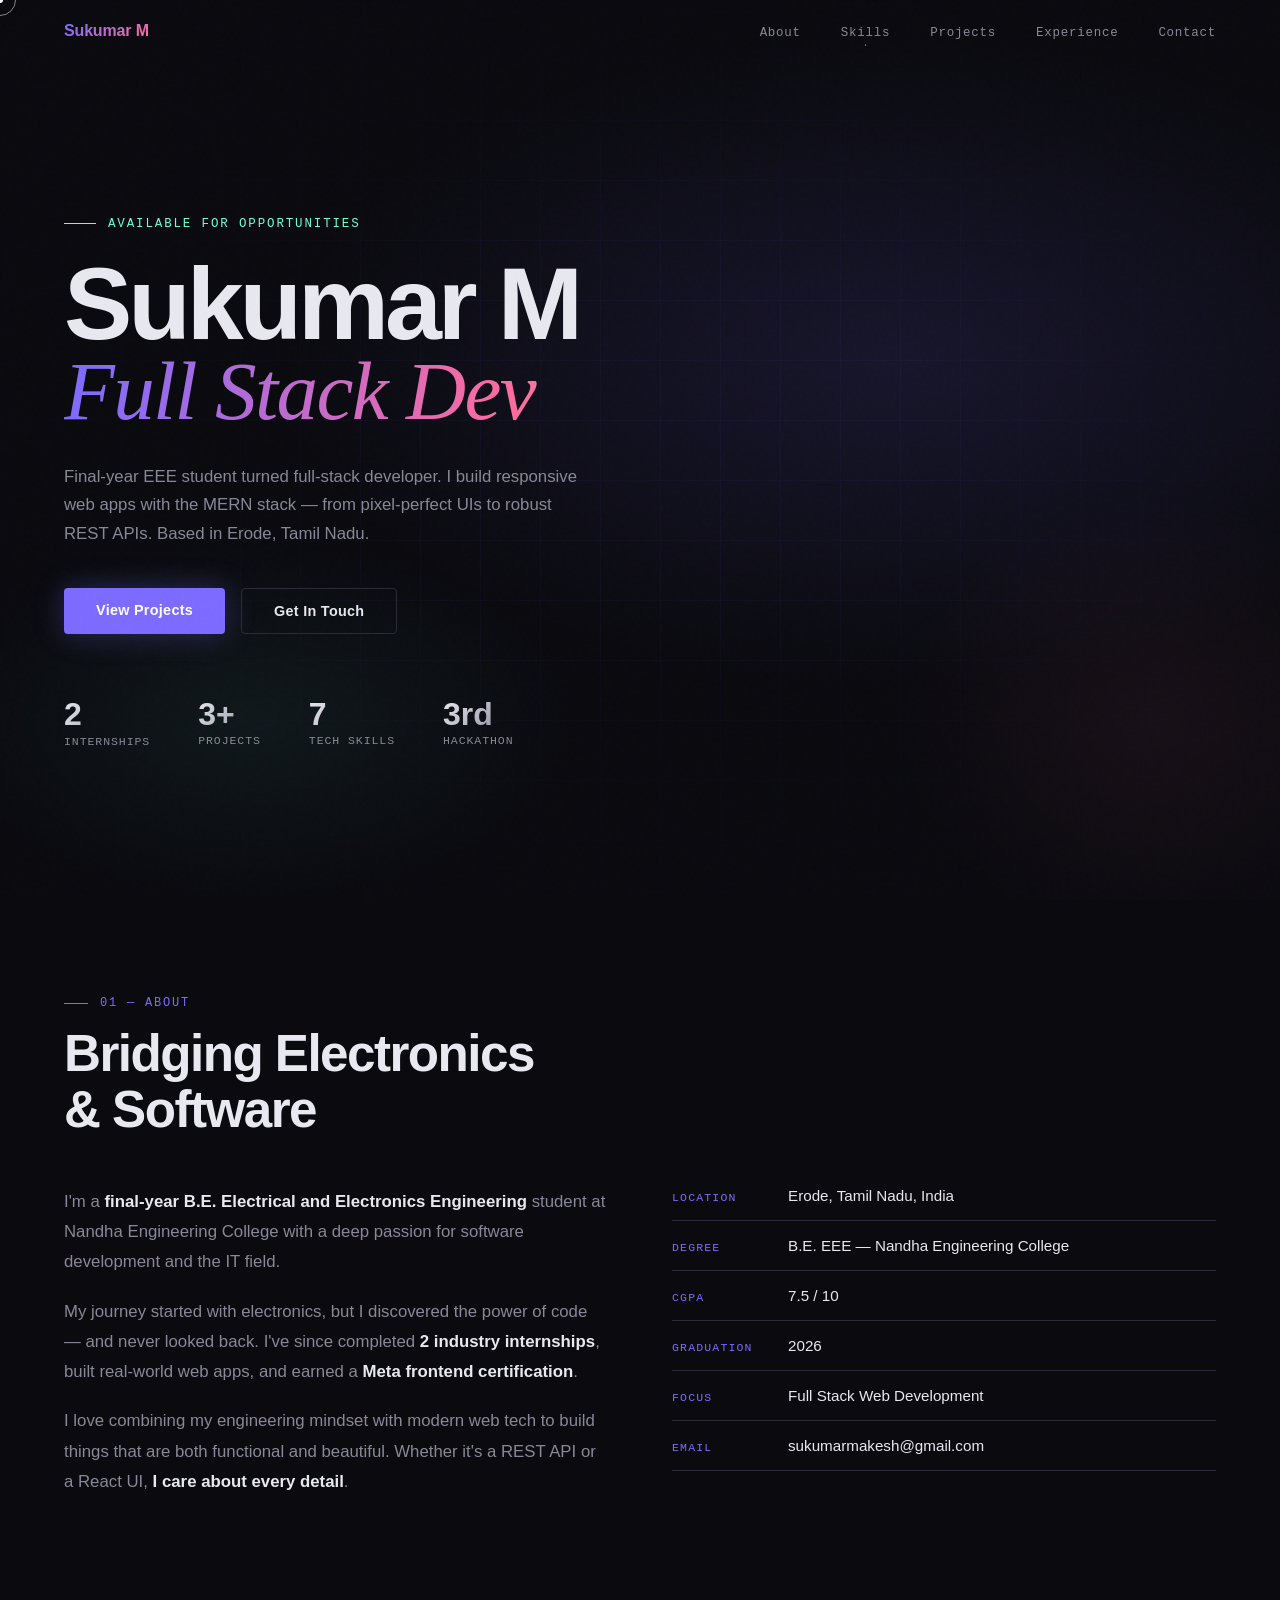
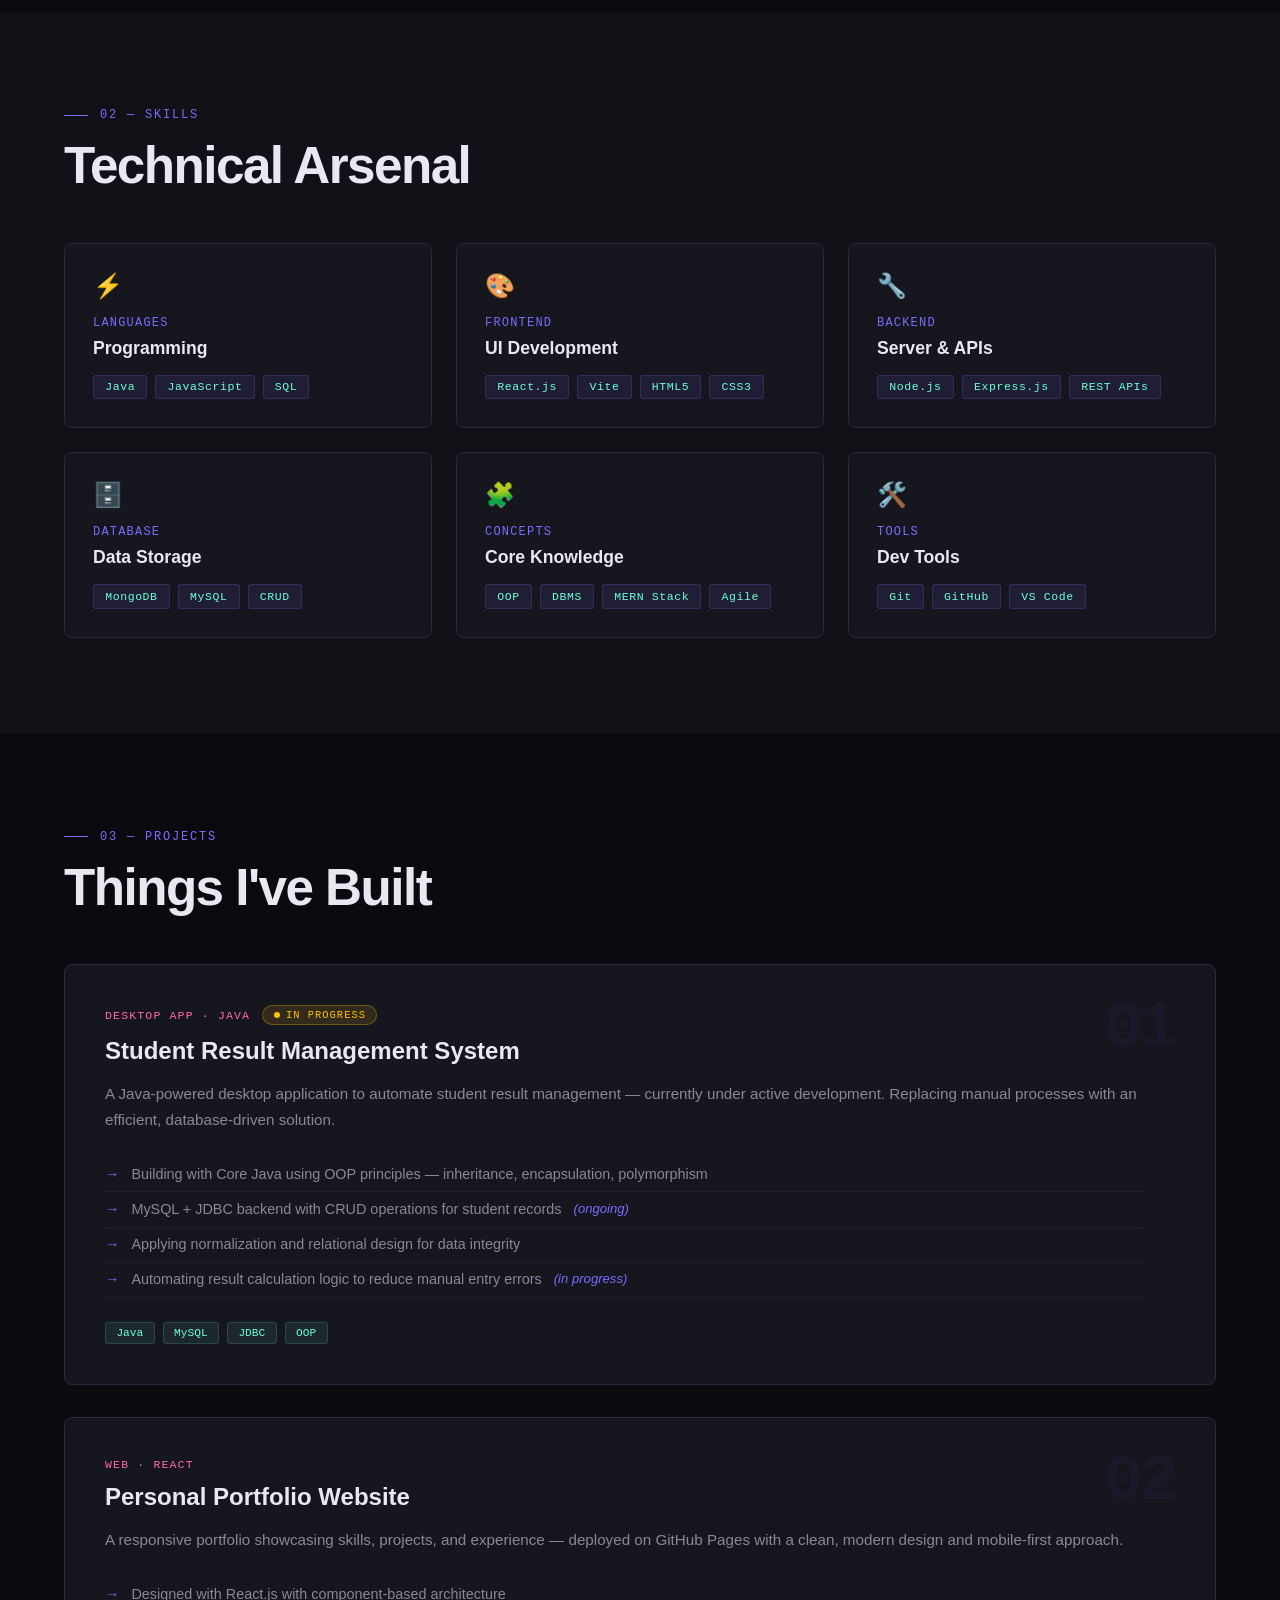
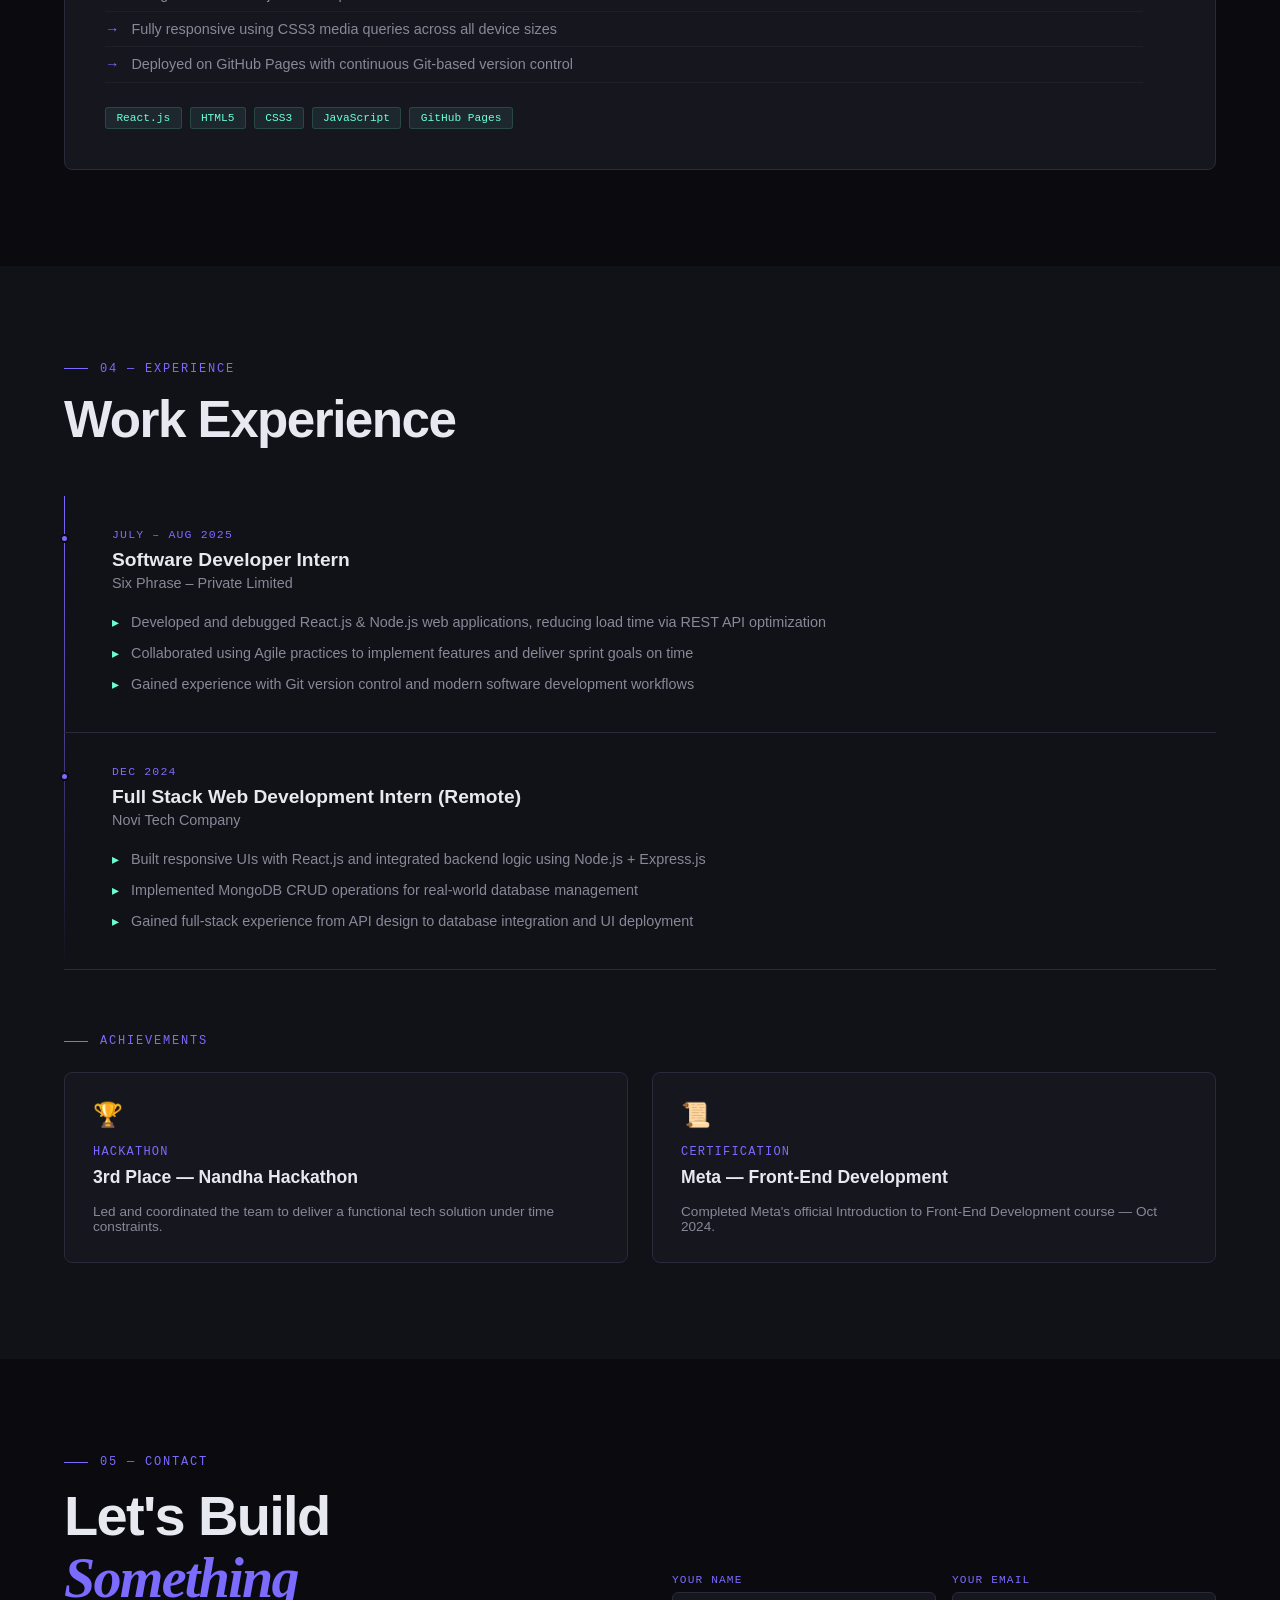
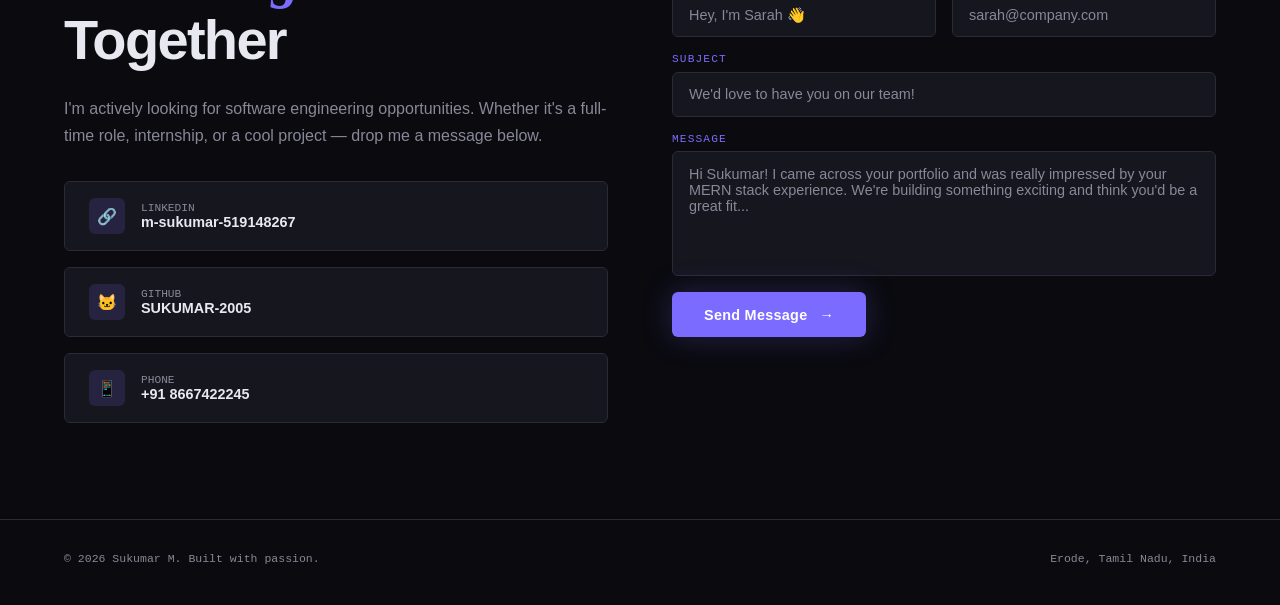
==== commit c005a20d: "Update project numbers in index.html" ====
--- a/index.html
+++ b/index.html
@@ -180,30 +180,6 @@
       <!-- Add your live project link in the href attribute below -->
       <a href="https://github.com/SUKUMAR-2005?tab=repositories" target="_blank" class="project-card reveal" style="text-decoration: none; color: inherit;">
         <div>
-          <div class="project-tag">E-COMMERCE  ·  FULL STACK</div>
-          <div class="project-title">Shoe Reselling Web App</div>
-          <p class="project-desc">A fully responsive e-commerce platform for buying and reselling shoes, built with the MERN stack. Features product listing, shopping cart, and REST API integration.</p>
-          <ul class="project-bullets">
-            <li>Built dynamic product listing and cart with React.js (Vite) and real-time UI rendering</li>
-            <li>Designed RESTful APIs with Node.js + Express.js for product and cart operations</li>
-            <li>Implemented MongoDB CRUD for product and cart data storage</li>
-            <li>Achieved full cross-device compatibility using CSS3 Flexbox/Grid</li>
-          </ul>
-          <div class="project-stack">
-            <span class="stack-tag">React.js</span>
-            <span class="stack-tag">Node.js</span>
-            <span class="stack-tag">Express.js</span>
-            <span class="stack-tag">MongoDB</span>
-            <span class="stack-tag">REST API</span>
-            <span class="stack-tag">CSS3</span>
-          </div>
-        </div>
-        <div class="project-num">01</div>
-      </a>
-
-      <!-- Add your live project link in the href attribute below -->
-      <a href="https://github.com/SUKUMAR-2005?tab=repositories" target="_blank" class="project-card reveal" style="text-decoration: none; color: inherit;">
-        <div>
           <div class="project-tag" style="display:flex;align-items:center;gap:0.75rem;">
             DESKTOP APP  ·  JAVA
             <span style="font-family:var(--font-mono);font-size:0.65rem;letter-spacing:0.1em;padding:0.2rem 0.65rem;border-radius:20px;background:rgba(255,193,7,0.12);border:1px solid rgba(255,193,7,0.3);color:#ffc107;display:inline-flex;align-items:center;gap:0.4rem;">
@@ -226,7 +202,7 @@
             <span class="stack-tag">OOP</span>
           </div>
         </div>
-        <div class="project-num">02</div>
+        <div class="project-num">01</div>
       </a>
 
       <!-- Add your live project link in the href attribute below -->
@@ -248,7 +224,7 @@
             <span class="stack-tag">GitHub Pages</span>
           </div>
         </div>
-        <div class="project-num">03</div>
+        <div class="project-num">02</div>
       </a>
 
     </div>
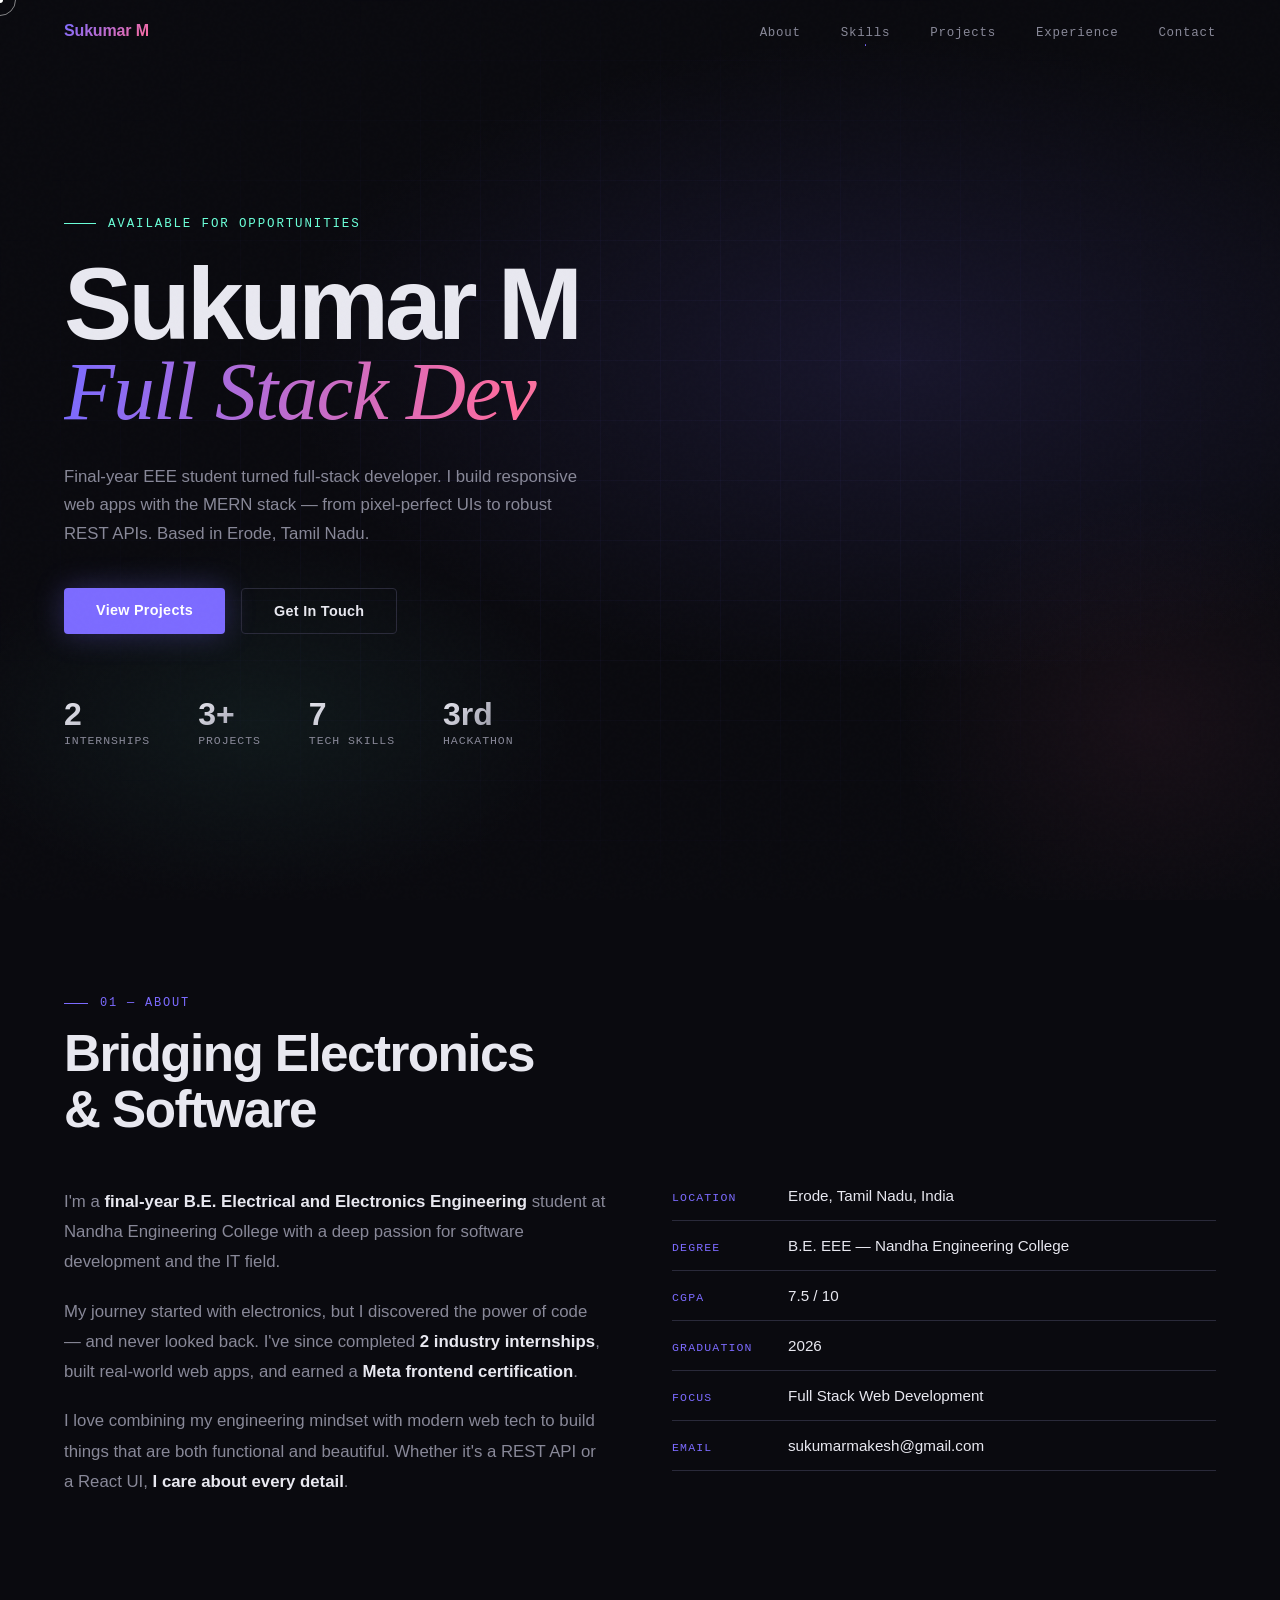
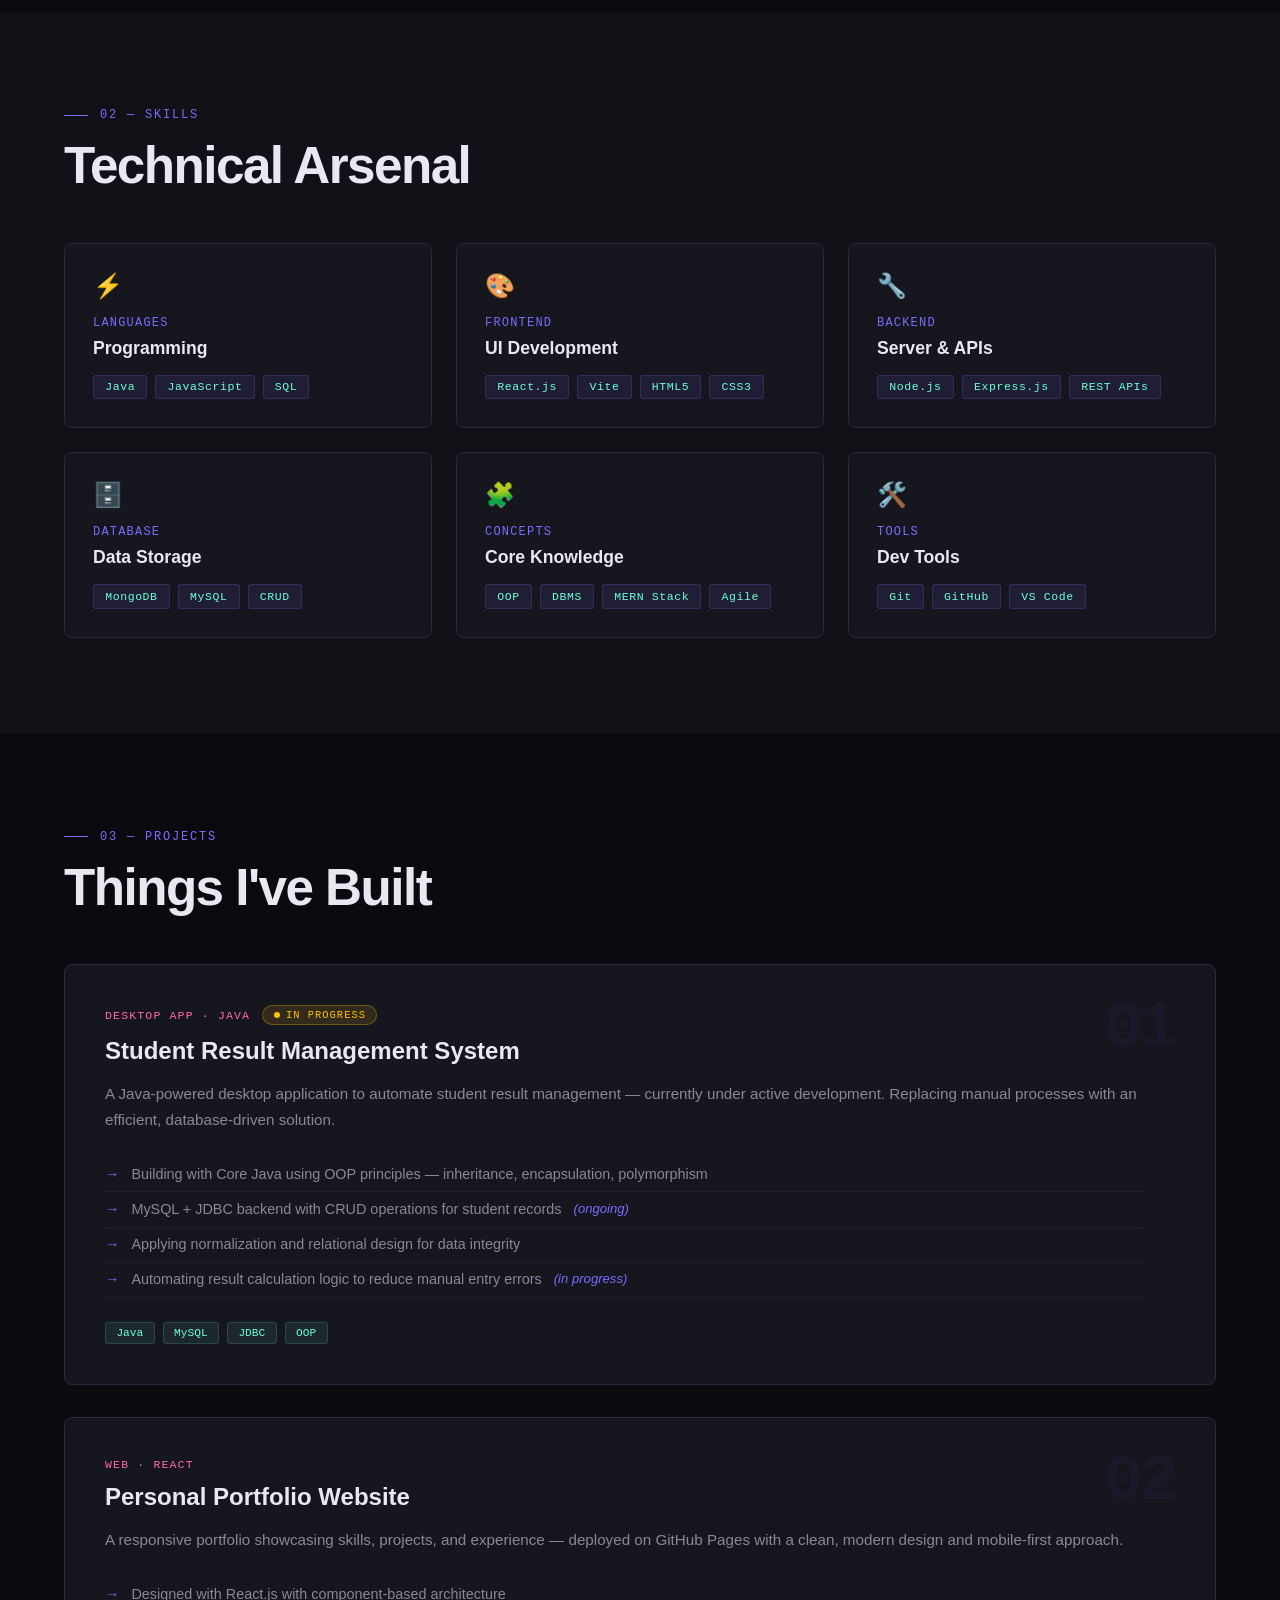
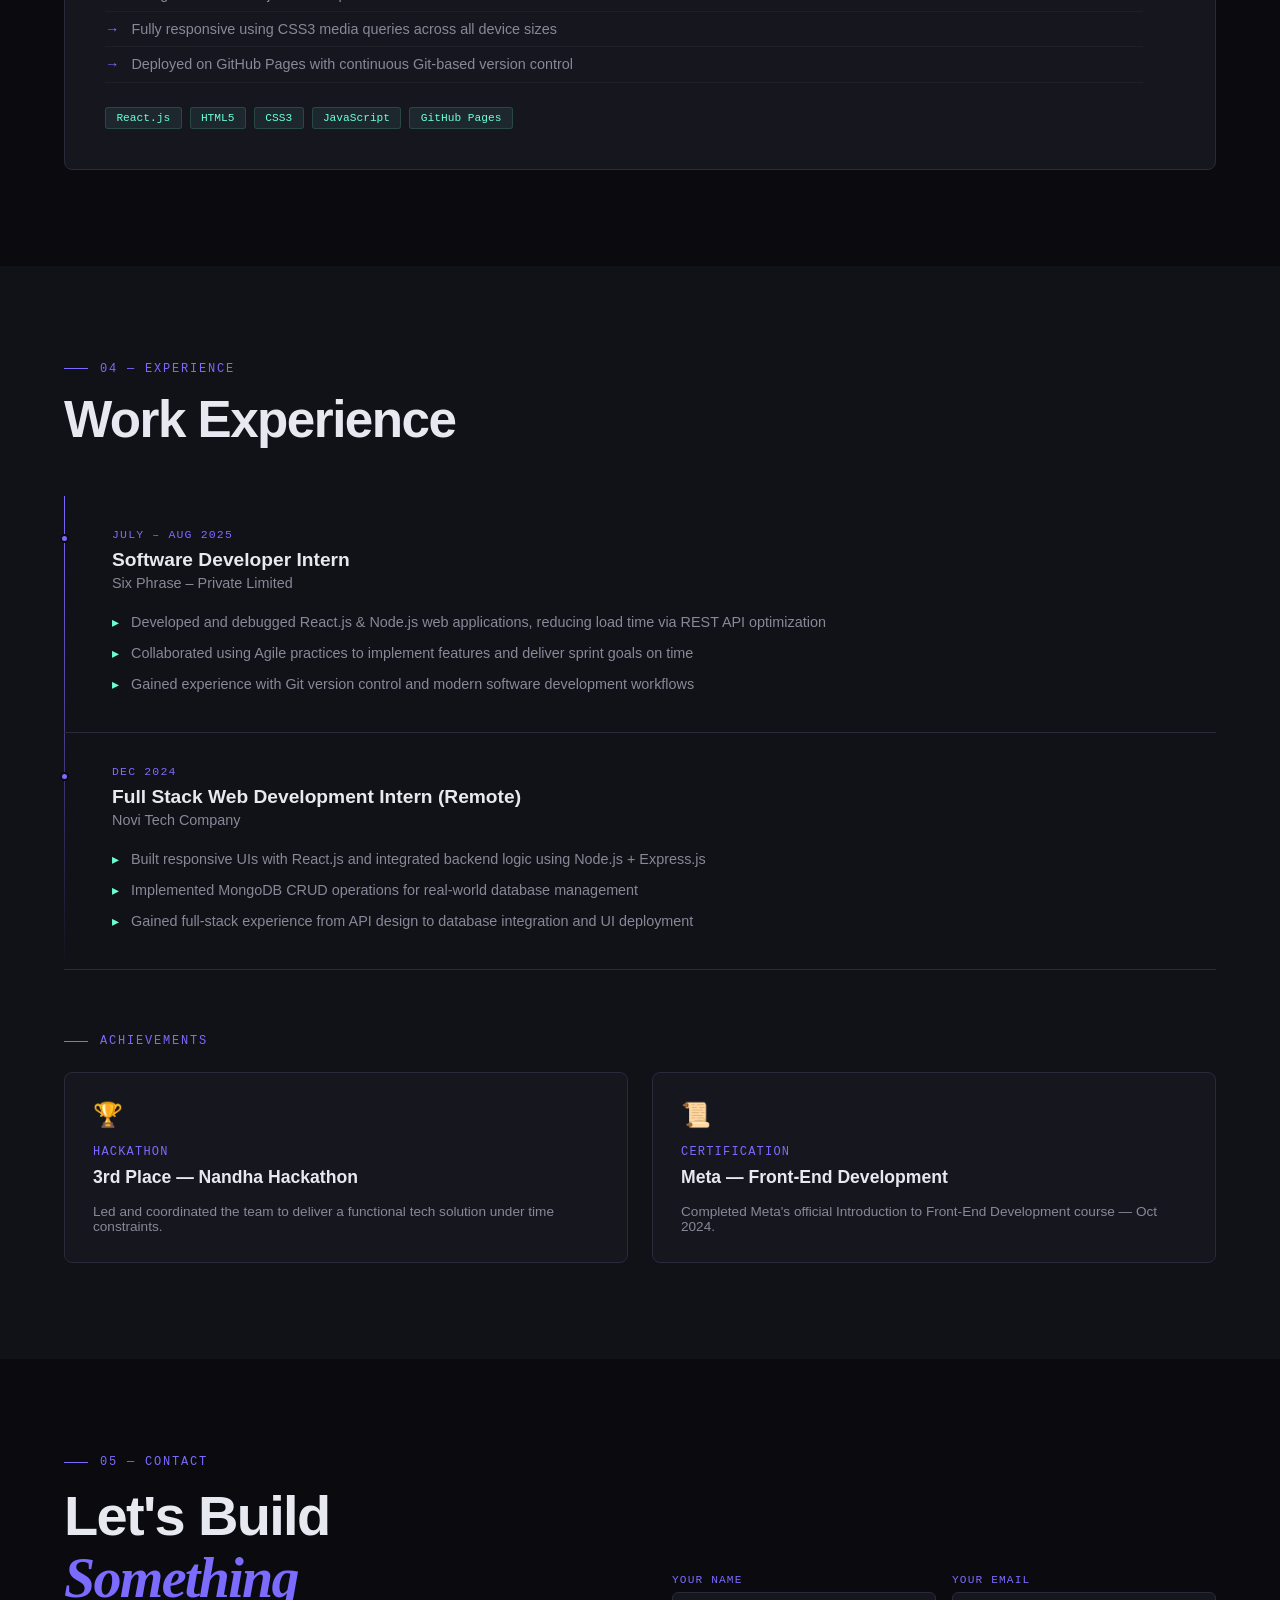
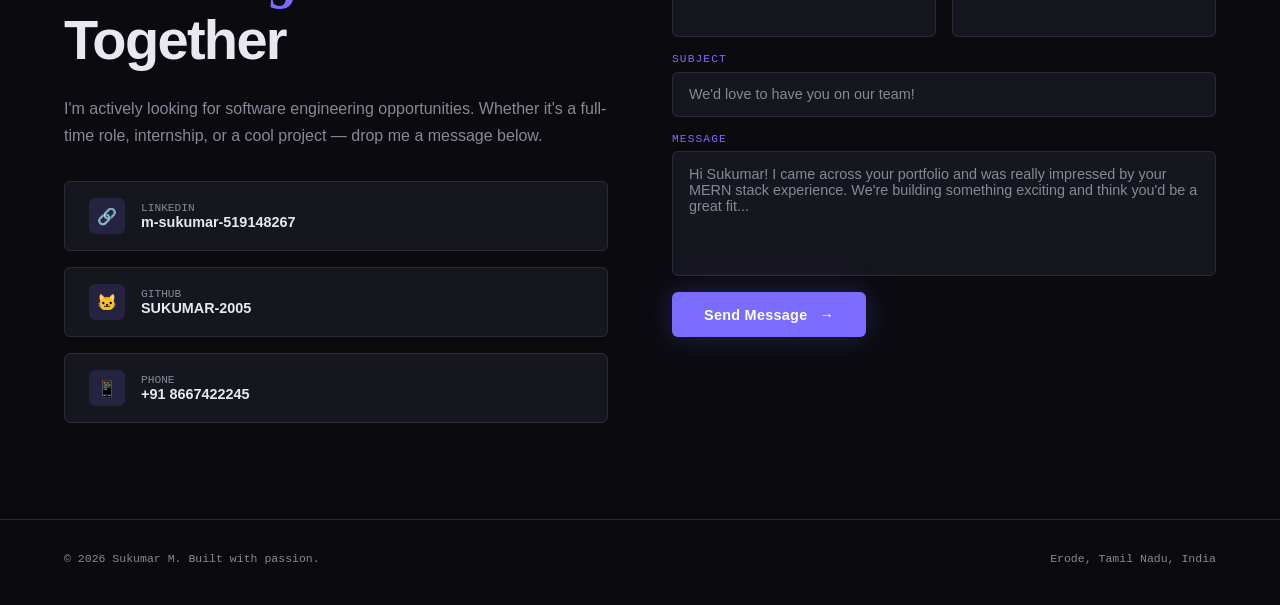
==== commit 283d0c27: "Update index.html" ====
--- a/index.html
+++ b/index.html
@@ -313,11 +313,11 @@
           <div class="form-row">
             <div class="form-group">
               <label for="fname">YOUR NAME</label>
-              <input type="text" id="fname" name="name" placeholder="Hey, I'm Sarah 👋" required/>
+              <input type="text" id="fname" name="name"  required/>
             </div>
             <div class="form-group">
               <label for="femail">YOUR EMAIL</label>
-              <input type="email" id="femail" name="email" placeholder="sarah@company.com" required/>
+              <input type="email" id="femail" name="email"  required/>
             </div>
           </div>
           <div class="form-group">
